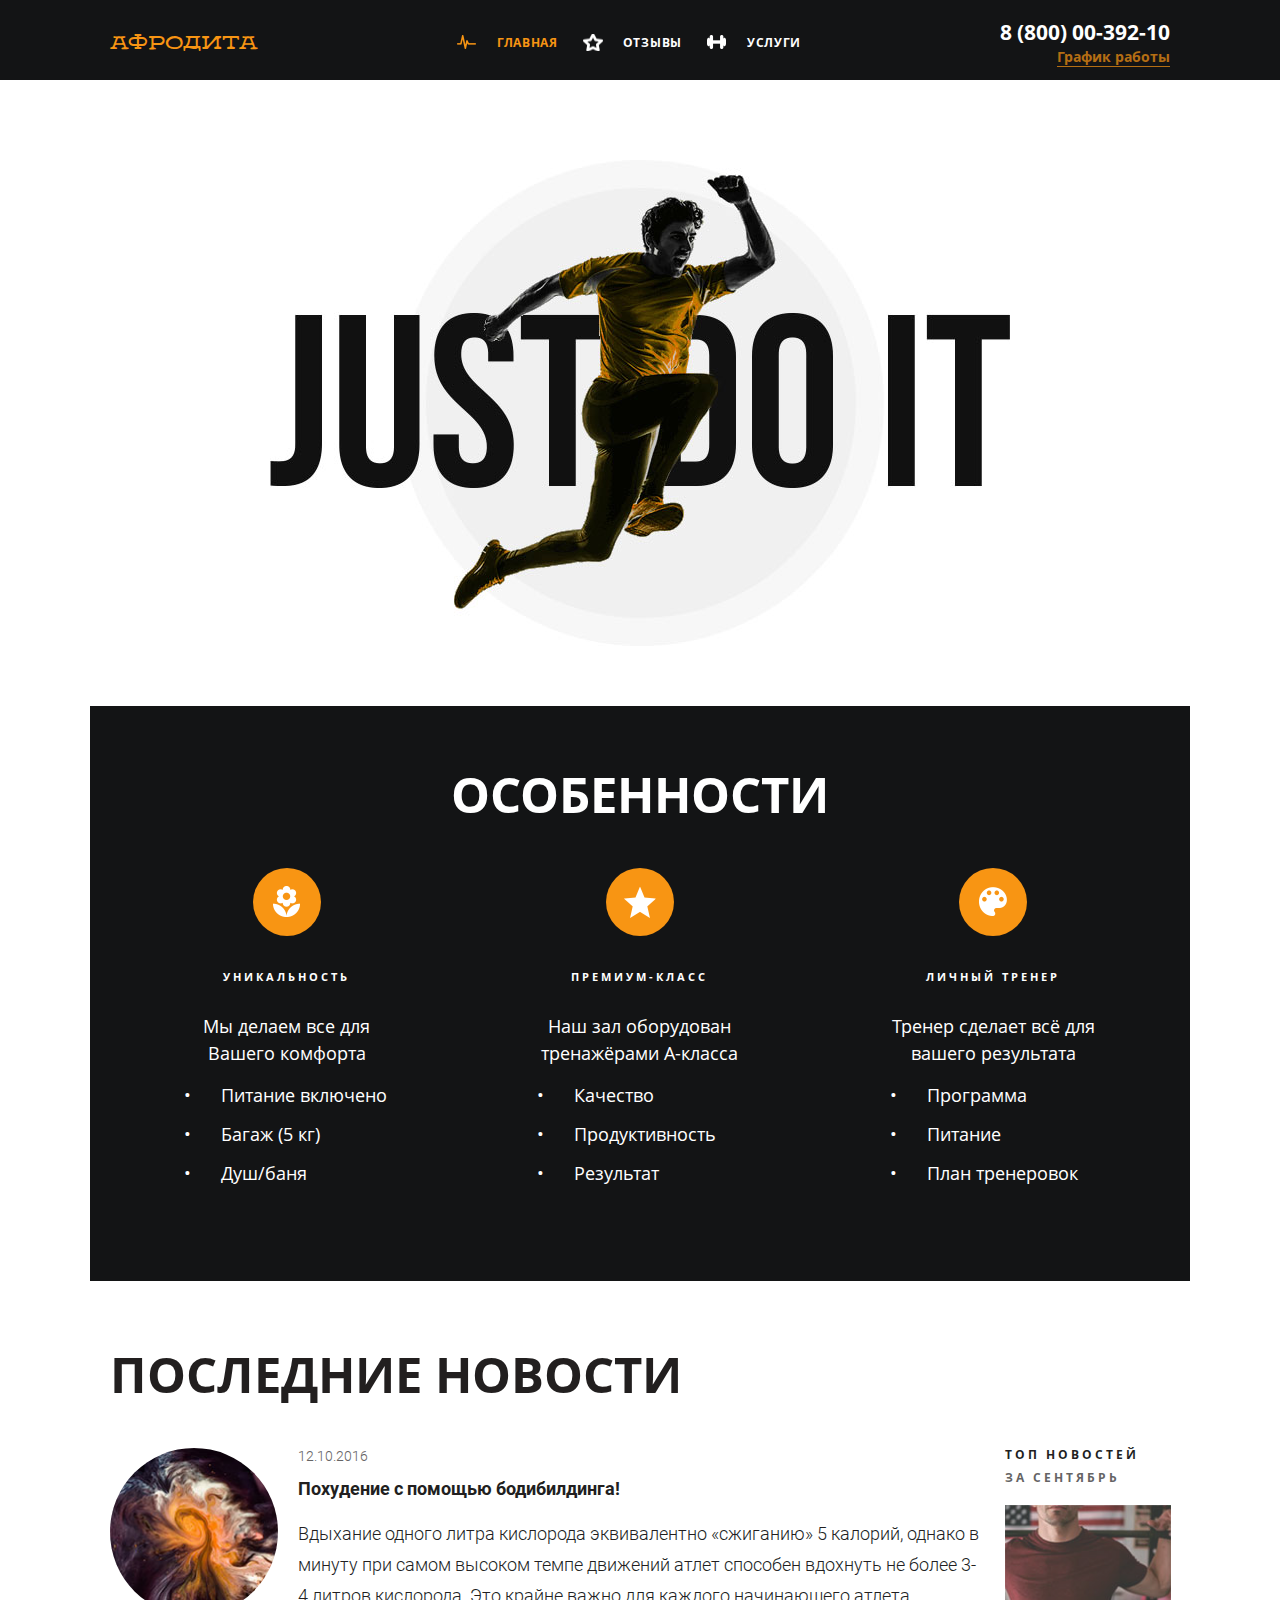
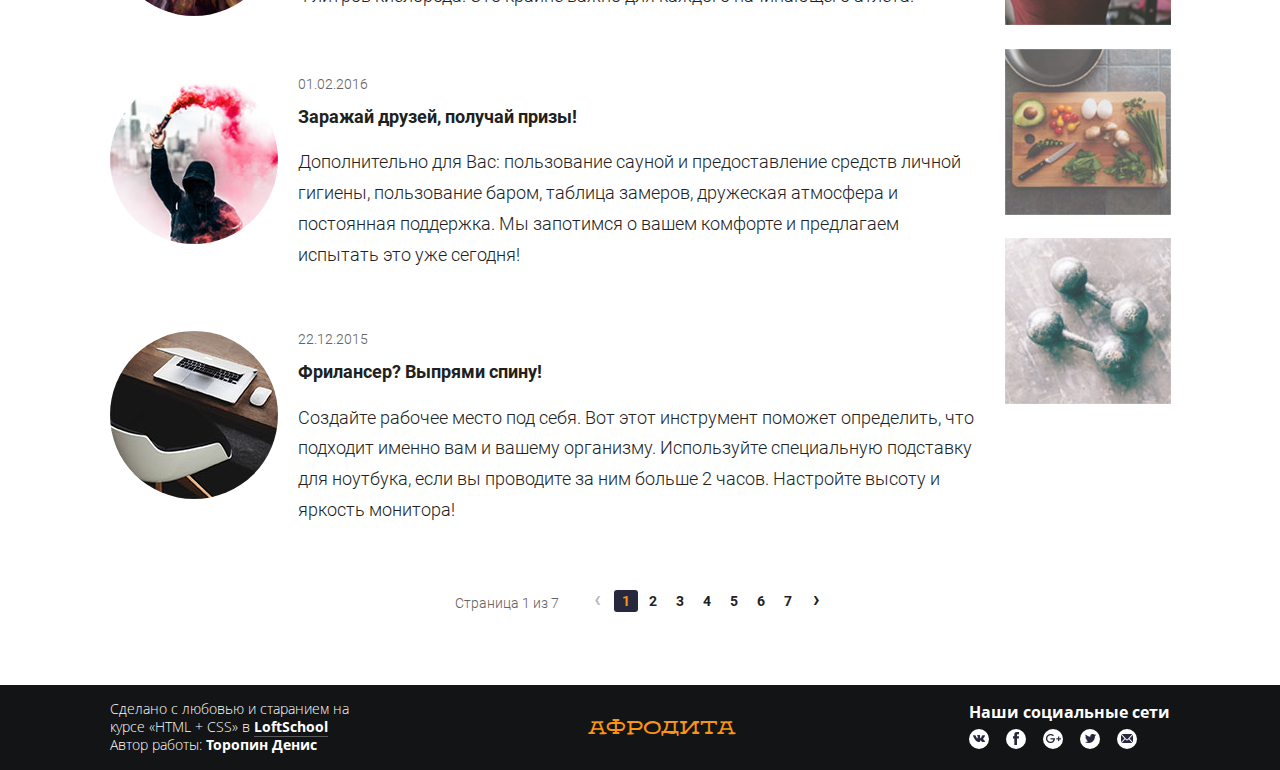
==== index.html @ a5580080 "add services page + css" ====
<!DOCTYPE html>
<html lang="ru">

<head>
	<meta charset="UTF-8">
	<meta name="viewport" content="width=device-width, initial-scale=1.0">
	<meta http-equiv="X-UA-Compatible" content="ie=edge">
	<link rel="stylesheet" href="css/normalize.8.0.1.min.css">
	<link rel="stylesheet" href="css/style.min.css">
	<title>Fitness</title>
</head>

<body>
	<div class="wrapper">
		<header class="header">
			<div class="container">
				<span class="logo">Афродита</span>

				<nav class="menu">
					<ul class="menu__list">
						<li class="menu__item active">
							<span class="menu__link menu__link--disp">Главная</span>
						</li>
						<li class="menu__item">
							<a href="comments.html" class="menu__link menu__link--star">Отзывы</a>
						</li>
						<li class="menu__item">
							<a href="services.html" class="menu__link menu__link--service">Услуги</a>
						</li>
					</ul>
				</nav>

				<address class="contacts">
					<a href="tel:+78000039210" class="contacts__phone">8 (800) 00-392-10</a>
					<a href="#" class="contacts__timework">График работы</a>
					<div class="contacts__popup">
						<div class="contacts__popup-days">пн-вс: 09:00-20:00</div>
						<div class="contacts__popup-dinner">обед: 14:00-14:30</div>
					</div><!-- .contacts__popup -->
				</address><!-- .contacts -->
			</div><!-- .container -->
		</header>

		<div class="center">
			<div class="container">
				<div class="banner"></div>

				<section class="features">
					<h1 class="section-title section-title--center">Особенности</h1>

					<ul class="features__list">
						<li class="features__item">
							<div class="features__img features__img--flower"></div>
							<h3 class="features__head">Уникальность</h3>
							<p class="features__subs">
								Мы делаем все для Вашего комфорта
							</p>
							<ul class="features__sublist">
								<li class="features__plus">Питание включено</li>
								<li class="features__plus">Багаж (5 кг)</li>
								<li class="features__plus">Душ/баня</li>
							</ul>
						</li>

						<li class="features__item">
							<div class="features__img features__img--star"></div>
							<h3 class="features__head">премиум-класс</h3>
							<p class="features__subs">
								Наш зал оборудован тренажёрами A-класса
							</p>
							<ul class="features__sublist">
								<li class="features__plus">Качество</li>
								<li class="features__plus">Продуктивность</li>
								<li class="features__plus">Результат</li>
							</ul>
						</li>

						<li class="features__item">
							<div class="features__img features__img--palette"></div>
							<h3 class="features__head">личный тренер</h3>
							<p class="features__subs">
								Тренер сделает всё для вашего результата
							</p>
							<ul class="features__sublist">
								<li class="features__plus">Программа</li>
								<li class="features__plus">Питание</li>
								<li class="features__plus">План тренеровок</li>
							</ul>
						</li>
					</ul>
				</section><!-- .features -->

				<section class="news">
					<h2 class="section-title">Последние новости</h2>

					<div class="news__block">
						<div class="news__article">
							<ul class="review">
								<li class="review__item">
									<img src="images/avatar1.jpg" alt="avatar" class="review__img">
									<div class="review__block">
										<div class="review__date">12.10.2016</div>
										<h3 class="review__title">Похудение с помощью бодибилдинга!</h3>
										<p class="review__text">
											Вдыхание одного литра кислорода эквивалентно «сжиганию» 5 калорий, однако в минуту при самом
											высоком темпе движений атлет способен вдохнуть не более 3-4 литров кислорода. Это крайне важно для
											каждого начинающего атлета.
										</p>
									</div><!-- .review__block -->
								</li>

								<li class="review__item">
									<img src="images/avatar2.jpg" alt="avatar" class="review__img">
									<div class="review__block">
										<div class="review__date">01.02.2016</div>
										<h3 class="review__title">Заражай друзей, получай призы!</h3>
										<p class="review__text">
											Дополнительно для Вас: пользование сауной и предоставление средств личной гигиены, пользование баром, таблица замеров, дружеская атмосфера и постоянная поддержка. Мы запотимся о вашем комфорте и предлагаем испытать это уже сегодня!
										</p>
									</div><!-- .review__block -->
								</li>

								<li class="review__item">
									<img src="images/avatar3.jpg" alt="avatar" class="review__img">
									<div class="review__block">
										<div class="review__date">22.12.2015</div>
										<h3 class="review__title">Фрилансер? Выпрями спину!</h3>
										<p class="review__text">
											Создайте рабочее место под себя. Вот этот инструмент поможет определить, что подходит именно вам и вашему организму. Используйте специальную подставку для ноутбука, если вы проводите за ним больше 2 часов. Настройте высоту и яркость монитора!
										</p>
									</div><!-- .review__block -->
								</li>
							</ul><!-- .review -->
						</div><!-- .news__article -->

						<aside class="news-top">
							<h3 class="news-top__title">
								Топ новостей
								<span class="news-top__month">за сентябрь</span>
							</h3>

							<ul class="news-top__list">
								<li class="news-top__item">
									<a href="#" class="news-top__link">
										<img src="images/news-top1.jpg" alt="news1" class="news-top__img">
									</a>
								</li>
								<li class="news-top__item">
									<a href="#" class="news-top__link">
										<img src="images/news-top2.jpg" alt="news2" class="news-top__img">
									</a>
								</li>
								<li class="news-top__item">
									<a href="#" class="news-top__link">
										<img src="images/news-top3.jpg" alt="news3" class="news-top__img">
									</a>
								</li>
							</ul>
						</aside>
					</div><!-- .news__block -->

					<div class="pagination">
						<span class="pagination__text">Страница 1 из 7</span>
						<div class="pagination__navbar">
							<a href="#" class="pagination__control disabled">&lsaquo;</a>
							<ul class="pagination__list">
								<li class="pagination__item active"><span class="pagination__link">1</span></li>
								<li class="pagination__item"><a href="#" class="pagination__link">2</a></li>
								<li class="pagination__item"><a href="#" class="pagination__link">3</a></li>
								<li class="pagination__item"><a href="#" class="pagination__link">4</a></li>
								<li class="pagination__item"><a href="#" class="pagination__link">5</a></li>
								<li class="pagination__item"><a href="#" class="pagination__link">6</a></li>
								<li class="pagination__item"><a href="#" class="pagination__link">7</a></li>
							</ul>
							<a href="#" class="pagination__control">&rsaquo;</a>
						</div><!-- .pagination__navbar -->
					</div><!-- .pagination -->

				</section><!-- .news -->
			</div><!-- .container -->
		</div><!-- .center -->

		<footer class="footer">
			<div class="container">
				<div class="info">
					<p class="info__text">
						Сделано с любовью и старанием на курсе «HTML + CSS» в
						<a href="https://loftschool.com/" class="info__link info__link--school">LoftSchool</a>
						<br>
						Автор работы:
						<a href="https://vk.com/d.toropin" target="_blank" class="info__link">Торопин Денис</a>
					</p>
				</div><!-- .info -->

				<span class="logo">Афродита</span>

				<div class="social">
					<h3 class="social__title">Наши социальные сети</h3>

					<ul class="social__list">
						<li class="social__item">
							<a href="#" class="social__link social__link--vk"></a>
						</li>
						<li class="social__item">
							<a href="#" class="social__link social__link--fb"></a>
						</li>
						<li class="social__item">
							<a href="#" class="social__link social__link--gplus"></a>
						</li>
						<li class="social__item">
							<a href="#" class="social__link social__link--tw"></a>
						</li>
						<li class="social__item">
							<a href="#" class="social__link social__link--email"></a>
						</li>
					</ul>
				</div><!-- .social -->
			</div><!-- .container -->
		</footer>
	</div><!-- .wrapper -->
</body>

</html>
---- css/style.min.css ----
@font-face{font-family:'GoraFree';src:url('../fonts/GoraFree-Regular.woff2') format('woff2'),url('../fonts/GoraFree-Regular.woff') format('woff');font-weight:normal;font-style:normal}@font-face{font-family:'Roboto';src:url('../fonts/Roboto-Bold.woff2') format('woff2'),url('../fonts/Roboto-Bold.woff') format('woff');font-weight:bold;font-style:normal}@font-face{font-family:'OpenSans';src:url('../fonts/OpenSans-Light.woff2') format('woff2'),url('../fonts/OpenSans-Light.woff') format('woff');font-weight:300;font-style:normal}@font-face{font-family:'OpenSans';src:url('../fonts/OpenSans-Bold.woff2') format('woff2'),url('../fonts/OpenSans-Bold.woff') format('woff');font-weight:bold;font-style:normal}@font-face{font-family:'OpenSans';src:url('../fonts/OpenSans-ExtraBold.woff2') format('woff2'),url('../fonts/OpenSans-ExtraBold.woff') format('woff');font-weight:800;font-style:normal}@font-face{font-family:'OpenSans';src:url('../fonts/OpenSans-Regular.woff2') format('woff2'),url('../fonts/OpenSans-Regular.woff') format('woff');font-weight:normal;font-style:normal}@font-face{font-family:'Roboto';src:url('../fonts/Roboto-Light.woff2') format('woff2'),url('../fonts/Roboto-Light.woff') format('woff');font-weight:300;font-style:normal}ul{padding:0;margin:0}ul li{list-style-type:none}p,h1,h2,h3,h4{margin:0;padding:0}a{color:inherit;outline:none;text-decoration:none}body{font-family:'OpenSans',sans-serif;font-size:14px;color:#221f1f}.wrapper{min-width:1100px}.container{padding-left:20px;padding-right:20px;max-width:1060px;margin:0 auto}.container--block{box-sizing:border-box;padding:0 110px 50px}.container-form{width:560px;padding:50px 70px;margin:0 auto;background:#f3f3f3}.header,.features,.footer,.sentence{background:#131415;color:#fff}.header{padding-top:20px;padding-bottom:15px;margin-bottom:80px}.header>.container{display:-webkit-box;display:flex;-webkit-box-pack:justify;justify-content:space-between;-webkit-box-align:center;align-items:center}.banner{height:486px;background:url(../images/banner.jpg) no-repeat center;margin-bottom:60px}.section-title{font-size:3.5em;font-weight:700;text-transform:uppercase;margin-bottom:45px}.section-title--center{text-align:center}.section-title--form{text-transform:none}.news{padding:65px 0}.news__block{display:-webkit-box;display:flex}.feedback{margin-bottom:50px}.btn{width:139px;height:45px;background-color:#131415;border-radius:3px;color:#fff;outline:none;border:none;cursor:pointer;font-size:.8571em;font-weight:700;letter-spacing:2px;text-transform:uppercase;-webkit-transition:.15s background-color linear;transition:.15s background-color linear}.btn:hover{background-color:#f89513}.btn:active{box-shadow:inset 0 0 5px #5e5e5e}.footer>.container{display:-webkit-box;display:flex;-webkit-box-pack:justify;justify-content:space-between;-webkit-box-align:center;align-items:center;padding:15px 0}.logo{color:#f89513;font-family:'GoraFree',serif;font-size:1.286em;text-transform:uppercase}.menu__list{display:-webkit-box;display:flex;-webkit-box-pack:justify;justify-content:space-between;font-size:.8571em;font-weight:700;letter-spacing:.7px;text-transform:uppercase}.menu__item{margin-left:25px}.menu__item:first-child{margin-left:0}.menu__link{padding-left:40px;background:no-repeat center left}.menu__link--disp{background-image:url(../images/disp_icon.png)}.menu__link--star{background-image:url(../images/star_icon.png)}.menu__link--service{background-image:url(../images/service_icon.png)}.menu__item.active>.menu__link,.menu__link:hover{color:#f89513}.menu__item.active>.menu__link--disp,.menu__link--disp:hover{background-image:url(../images/disp_icon_hover.png)}.menu__item.active>.menu__link--star,.menu__link--star:hover{background-image:url(../images/star_icon_hover.png)}.menu__item.active>.menu__link--service,.menu__link--service:hover{background-image:url(../images/service_icon_hover.png)}.contacts{font-style:normal;text-align:right;position:relative}.contacts__phone{display:block;font-size:1.5em;font-weight:700;margin-bottom:5px}.contacts__timework{opacity:.7;font-weight:700;color:#f89513;border-bottom:1px solid #f89513;-webkit-transition:.2s all linear;transition:.2s all linear}.contacts__timework:hover{color:#fff;border-bottom:1px solid #fff}.contacts__timework:hover+.contacts__popup{display:block}.contacts__popup{display:none;position:absolute;top:65px;left:28px;padding:15px 10px;border-radius:3px;box-shadow:2.5px 4.3px 5px rgba(0,0,0,0.2);text-align:left}.contacts__popup-days{color:#f89513;font-weight:700;margin-bottom:10px;white-space:nowrap}.contacts__popup-dinner{color:#221f1f}.contacts__popup::before{content:'';display:inline-block;position:absolute;top:-13px;right:0;width:0;height:0;border-style:solid;border-width:0 13px 14px 13px;border-radius:4px;border-color:transparent transparent #ffffff transparent}.features{margin-right:-20px;margin-left:-20px;padding:60px 20px 80px}.features__list{display:-webkit-box;display:flex;justify-content:space-around}.features__item{width:206px}.features__img{width:68px;height:68px;border-radius:50%;margin:0 auto;margin-bottom:35px}.features__img--flower{background:url(../images/flower.png) no-repeat center,#f89513}.features__img--star{background:url(../images/star.png) no-repeat center,#f89513}.features__img--palette{background:url(../images/palette.png) no-repeat center,#f89513}.features__head{font-size:.7857em;font-weight:700;text-transform:uppercase;text-align:center;letter-spacing:3px;margin-bottom:30px}.features__subs,.features__plus{font-size:1.286em;margin-bottom:18px}.features__subs{text-align:center;line-height:1.5}.features__plus::before{content:"\2022";color:#fff;margin-right:30px}.review__item{margin-bottom:60px;margin-right:25px;display:-webkit-box;display:flex}.review__img{min-width:168px;height:168px;border-radius:50%;margin-right:20px}.review__block{font-family:'Roboto',sans-serif}.review__date{color:#656464;margin-bottom:15px}.review__title,.review__text{color:#221f1f;font-size:1.286em}.review__title{font-weight:700;margin-bottom:20px}.review__text{font-weight:300;line-height:1.714}.news-top{min-width:165px}.news-top__title{color:#221f1f;font-size:.8571em;letter-spacing:3px;text-transform:uppercase;margin-bottom:20px}.news-top__month{display:block;color:#656464;margin-top:10px}.news-top__item{width:166px;margin-bottom:20px}.news-top__img{width:100%;height:auto;opacity:.8;-webkit-transition:.25s opacity linear;transition:.25s opacity linear}.news-top__link:hover>.news-top__img{opacity:1}.pagination{text-align:center;width:380px;margin:0 auto;font-family:'Roboto',sans-serif;display:-webkit-box;display:flex;-webkit-box-pack:justify;justify-content:space-between}.pagination__text{color:#656464;font-weight:300;padding:9px 5px}.pagination__navbar{color:#221f1f}.pagination__list,.pagination__item{display:inline-block}.pagination__control,.pagination__link{font-weight:700}.pagination__control{font-size:1.571em;padding:5px 10px}.pagination__control.disabled{opacity:.3;pointer-events:none}.pagination__item{font-size:1em}.pagination__item.active{background-color:#27273e;border-radius:3px;color:#f89513}.pagination__link{display:block;padding:3px 8px}.pagination__link:hover{color:#f89513}.info{color:#fff;font-weight:300}.info__text{width:245px;line-height:1.3}.info__link{font-weight:700;-webkit-transition:.2s all linear;transition:.2s all linear}.info__link:hover{color:#f89513}.info__link--school{border-bottom:1px solid rgba(255,255,255,0.3)}.info__link--school:hover{border-bottom:1px solid rgba(248,149,19,0.3)}.social__title{margin-bottom:7px}.social__item{display:inline-block;margin-right:13px;background:#ffffff;border-radius:50%;-webkit-transition:.2s all linear;transition:.2s all linear}.social__item:hover{background:#f89513}.social__link{display:block;width:20px;height:20px}.social__link--vk{background:url(../images/vk_icon.png) no-repeat center}.social__link--fb{background:url(../images/fb_icon.png) no-repeat center}.social__link--gplus{background:url(../images/gplus_icon.png) no-repeat center}.social__link--tw{background:url(../images/tw_icon.png) no-repeat center}.social__link--email{background:url(../images/email_icon.png) no-repeat center}.breadcrumbs{display:-webkit-box;display:flex;font-style:italic;opacity:.8;margin-bottom:25px}.breadcrumbs__item::after{content:'/';margin-right:5px}.breadcrumbs__item:last-child::after{content:''}.breadcrumbs__link{color:#f89513;border-bottom:1px solid #f89513}.sentence{font-size:1.286em;color:#fff;margin-bottom:55px}.sentence .container{background:url(../images/discount_bg.jpg) no-repeat center}.sentence__text{width:650px;margin:0 auto;font-weight:300;line-height:1.8;padding:20px 0}.sentence__discount{color:#f89513;font-weight:700}.sentence__discount:hover{border-bottom:1px dashed #f89513}.feedback-form__top{display:-webkit-box;display:flex;-webkit-box-pack:justify;justify-content:space-between}.feedback-form__top>.feedback-form__item{width:48%}.feedback-form__item{display:block;margin-bottom:20px}.feedback-form__head{display:block;margin-bottom:10px}.feedback-form__input{width:100%;outline:none;background-color:white;border:1px solid transparent;border-radius:3px;box-sizing:border-box;padding:10px}.feedback-form__input::-webkit-input-placeholder{opacity:.5}.feedback-form__input:-ms-input-placeholder{opacity:.5}.feedback-form__input::placeholder{opacity:.5}.feedback-form__input--textarea{resize:none;height:90px}.feedback-form__input:focus{border:1px solid #f89513}.feedback-form__bottom{display:-webkit-box;display:flex;-webkit-box-pack:justify;justify-content:space-between;-webkit-box-align:center;align-items:center}.feedback-form__bottom>.feedback-form__item{margin-bottom:0}.feedback-form__radio-block{display:-webkit-box;display:flex}.feedback-form__radio-item{width:55px;margin-right:15px;display:-webkit-box;display:flex;justify-content:space-around;-webkit-box-align:center;align-items:center}.feedback-form__radio-input{display:none}.feedback-form__radio-input:checked+.feedback-form__radio-custom{border:1px solid #f89513}.feedback-form__radio-input:checked+.feedback-form__radio-custom>.feedback-form__radio-center{background:#f89513}.feedback-form__radio-custom{position:relative;width:18px;height:18px;border-radius:50%;border:1px solid #c9c9c9}.feedback-form__radio-custom>.feedback-form__radio-center{position:absolute;top:5px;left:5px;display:block;width:8px;height:8px;border-radius:50%}.services{margin-bottom:25px}.services__block{display:-webkit-box;display:flex;flex-wrap:wrap;-webkit-box-pack:justify;justify-content:space-between}.services__item{width:252px;margin-bottom:45px}.services__item-img{position:relative;height:155px;border-radius:3px;margin-bottom:25px}.services__item-img--item1{background:url(../images/service1.jpg) center}.services__item-img--item2{background:url(../images/service2.jpg) center}.services__item-img--item3{background:url(../images/service3.jpg) center}.services__item-img--item4{background:url(../images/service4.jpg) center}.services__item-img--item5{background:url(../images/service5.jpg) center}.services__item-img--item6{background:url(../images/service6.jpg) center}.services__item-overlay{display:-webkit-box;display:flex;-webkit-box-pack:center;justify-content:center;-webkit-box-align:center;align-items:center;padding:10px;position:absolute;top:0;bottom:0;left:0;right:0;border-radius:3px;background-color:rgba(0,0,0,0.52);color:#fff;-webkit-transition:.25s opacity linear;transition:.25s opacity linear;cursor:pointer}.services__item-overlay:hover{opacity:0}.services__item-title{font-size:1.714em;font-weight:700;text-transform:uppercase;line-height:1.4em;color:#fff}.services__item-vip{display:block;color:#ec1e79}.services__item-head{font-size:1.286em;font-weight:700;margin-bottom:20px}.services__item-text{line-height:1.4em}.partners__list{display:-webkit-box;display:flex;flex-wrap:wrap;-webkit-box-align:center;align-items:center}.partners__item{margin-bottom:50px;width:280px;text-align:center}.partners__link{-webkit-filter:grayscale(1);filter:grayscale(1);-webkit-transition:.25s all linear;transition:.25s all linear}.partners__link:hover{-webkit-filter:grayscale(0);filter:grayscale(0)}
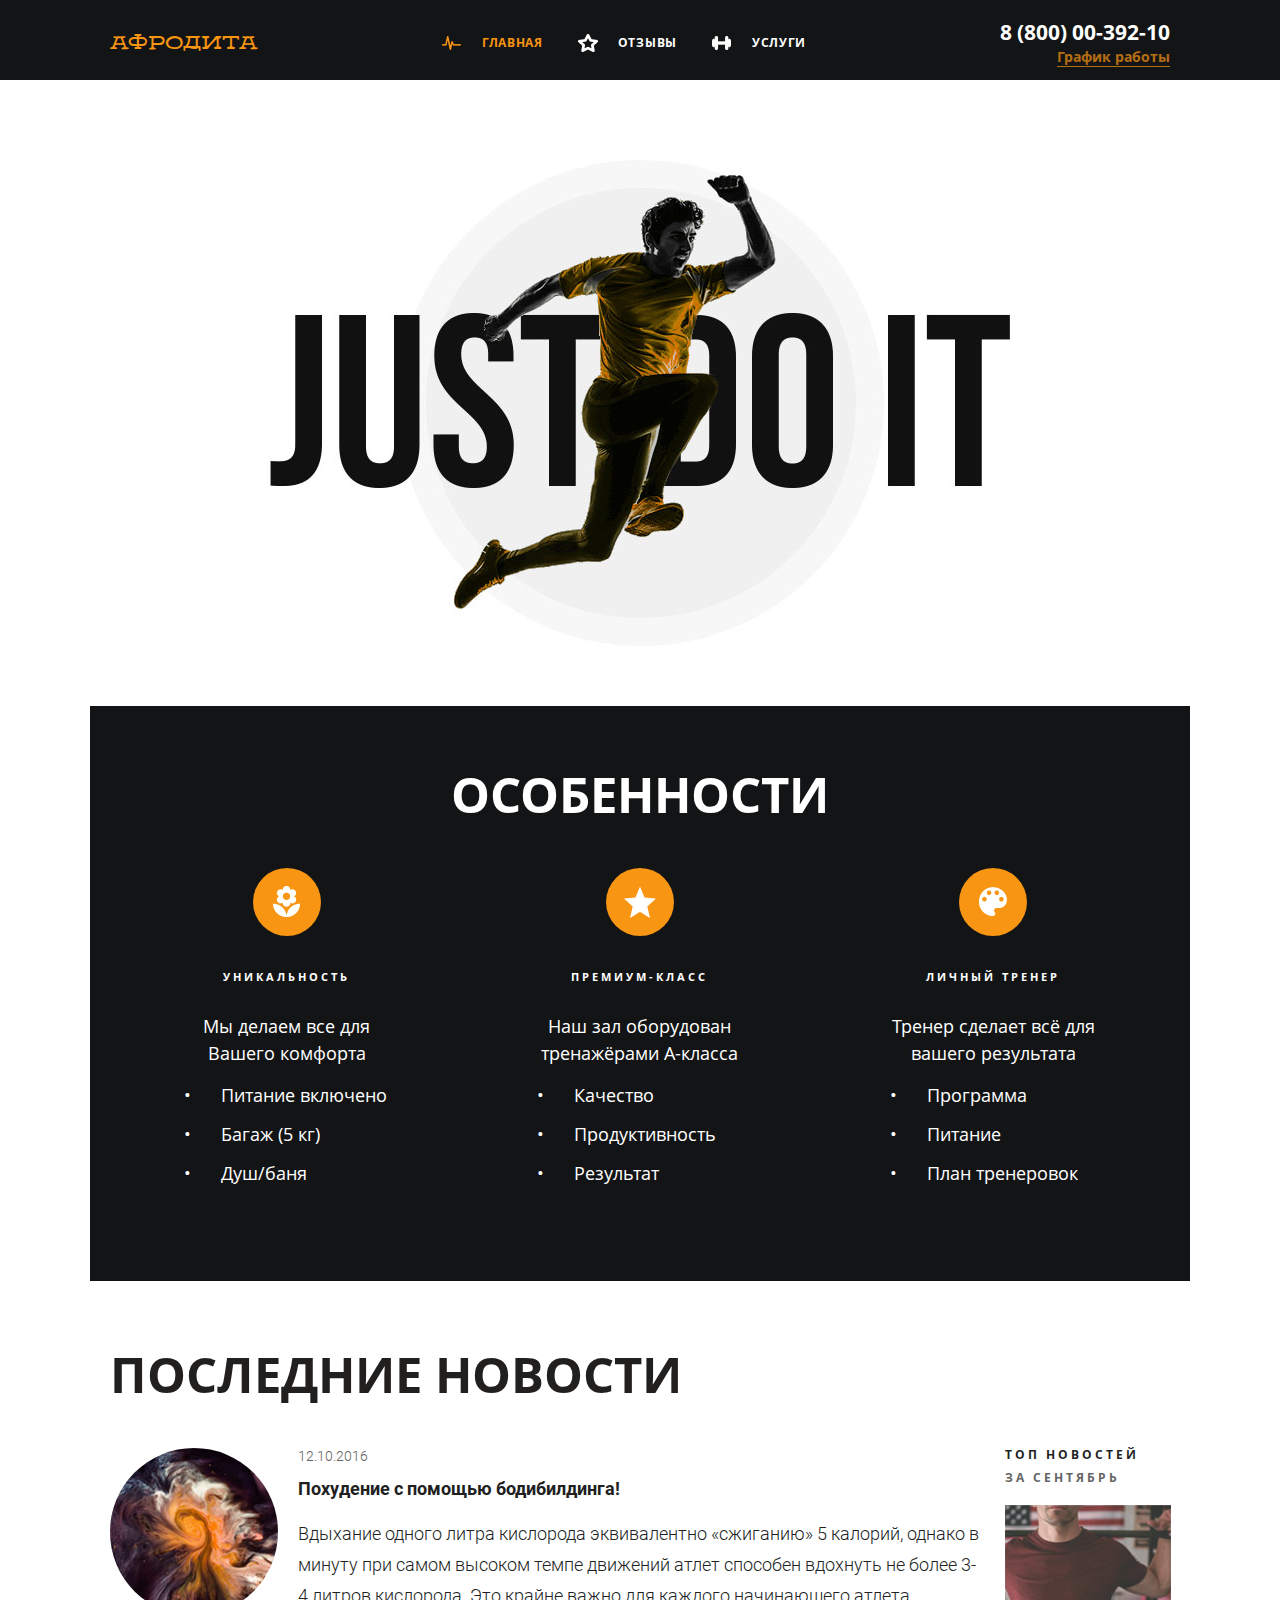
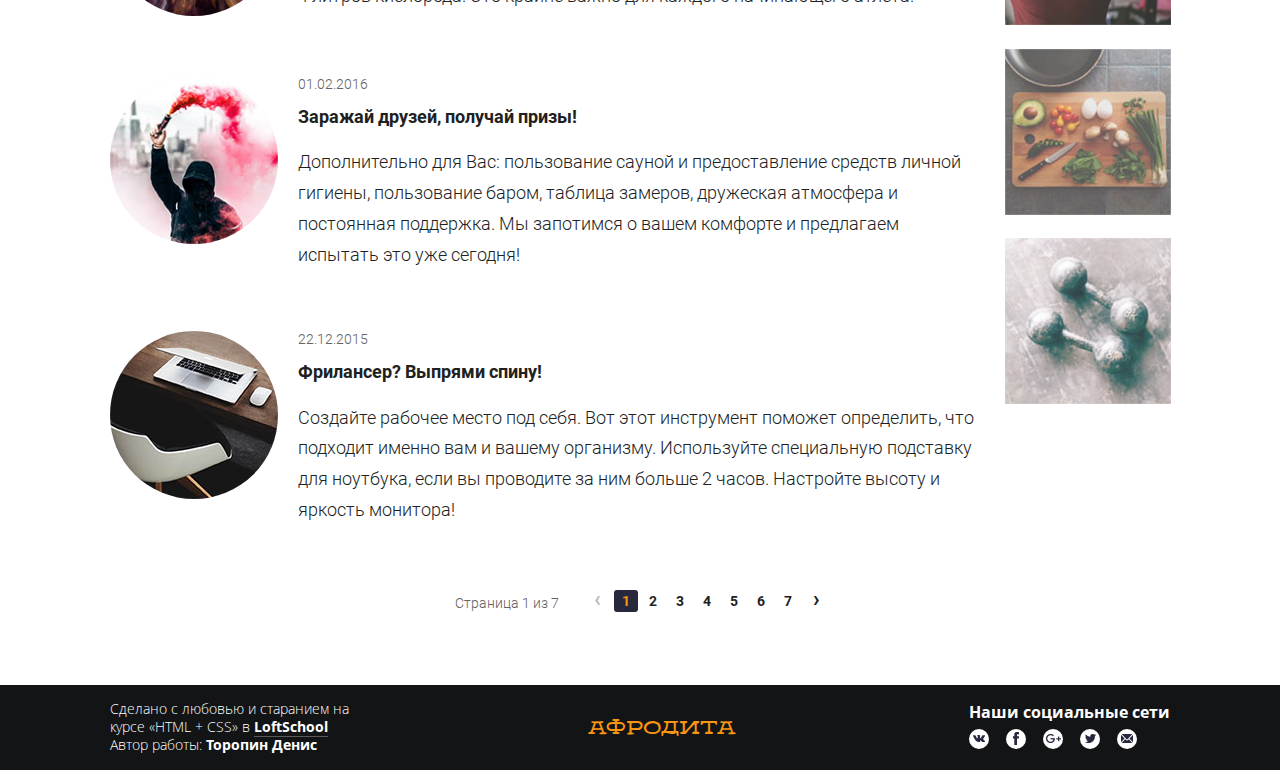
==== commit 0ba340ef: "code review 2" ====
--- a/index.html
+++ b/index.html
@@ -19,7 +19,7 @@
 				<nav class="menu">
 					<ul class="menu__list">
 						<li class="menu__item active">
-							<span class="menu__link menu__link--disp">Главная</span>
+							<a href="index.html" class="menu__link menu__link--disp">Главная</a>
 						</li>
 						<li class="menu__item">
 							<a href="comments.html" class="menu__link menu__link--star">Отзывы</a>
@@ -97,7 +97,9 @@
 						<div class="news__article">
 							<ul class="review">
 								<li class="review__item">
-									<img src="images/avatar1.jpg" alt="avatar" class="review__img">
+									<div class="review__img">
+										<img src="images/avatar1.jpg" alt="avatar">
+									</div>
 									<div class="review__block">
 										<div class="review__date">12.10.2016</div>
 										<h3 class="review__title">Похудение с помощью бодибилдинга!</h3>
@@ -110,23 +112,31 @@
 								</li>
 
 								<li class="review__item">
-									<img src="images/avatar2.jpg" alt="avatar" class="review__img">
+									<div class="review__img">
+										<img src="images/avatar2.jpg" alt="avatar">
+									</div>
 									<div class="review__block">
 										<div class="review__date">01.02.2016</div>
 										<h3 class="review__title">Заражай друзей, получай призы!</h3>
 										<p class="review__text">
-											Дополнительно для Вас: пользование сауной и предоставление средств личной гигиены, пользование баром, таблица замеров, дружеская атмосфера и постоянная поддержка. Мы запотимся о вашем комфорте и предлагаем испытать это уже сегодня!
+											Дополнительно для Вас: пользование сауной и предоставление средств личной гигиены, пользование
+											баром, таблица замеров, дружеская атмосфера и постоянная поддержка. Мы запотимся о вашем комфорте
+											и предлагаем испытать это уже сегодня!
 										</p>
 									</div><!-- .review__block -->
 								</li>
 
 								<li class="review__item">
-									<img src="images/avatar3.jpg" alt="avatar" class="review__img">
+									<div class="review__img">
+										<img src="images/avatar3.jpg" alt="avatar">
+									</div>
 									<div class="review__block">
 										<div class="review__date">22.12.2015</div>
 										<h3 class="review__title">Фрилансер? Выпрями спину!</h3>
 										<p class="review__text">
-											Создайте рабочее место под себя. Вот этот инструмент поможет определить, что подходит именно вам и вашему организму. Используйте специальную подставку для ноутбука, если вы проводите за ним больше 2 часов. Настройте высоту и яркость монитора!
+											Создайте рабочее место под себя. Вот этот инструмент поможет определить, что подходит именно вам и
+											вашему организму. Используйте специальную подставку для ноутбука, если вы проводите за ним больше
+											2 часов. Настройте высоту и яркость монитора!
 										</p>
 									</div><!-- .review__block -->
 								</li>
--- a/css/style.min.css
+++ b/css/style.min.css
@@ -1 +1 @@
-@font-face{font-family:'GoraFree';src:url('../fonts/GoraFree-Regular.woff2') format('woff2'),url('../fonts/GoraFree-Regular.woff') format('woff');font-weight:normal;font-style:normal}@font-face{font-family:'Roboto';src:url('../fonts/Roboto-Bold.woff2') format('woff2'),url('../fonts/Roboto-Bold.woff') format('woff');font-weight:bold;font-style:normal}@font-face{font-family:'OpenSans';src:url('../fonts/OpenSans-Light.woff2') format('woff2'),url('../fonts/OpenSans-Light.woff') format('woff');font-weight:300;font-style:normal}@font-face{font-family:'OpenSans';src:url('../fonts/OpenSans-Bold.woff2') format('woff2'),url('../fonts/OpenSans-Bold.woff') format('woff');font-weight:bold;font-style:normal}@font-face{font-family:'OpenSans';src:url('../fonts/OpenSans-ExtraBold.woff2') format('woff2'),url('../fonts/OpenSans-ExtraBold.woff') format('woff');font-weight:800;font-style:normal}@font-face{font-family:'OpenSans';src:url('../fonts/OpenSans-Regular.woff2') format('woff2'),url('../fonts/OpenSans-Regular.woff') format('woff');font-weight:normal;font-style:normal}@font-face{font-family:'Roboto';src:url('../fonts/Roboto-Light.woff2') format('woff2'),url('../fonts/Roboto-Light.woff') format('woff');font-weight:300;font-style:normal}ul{padding:0;margin:0}ul li{list-style-type:none}p,h1,h2,h3,h4{margin:0;padding:0}a{color:inherit;outline:none;text-decoration:none}body{font-family:'OpenSans',sans-serif;font-size:14px;color:#221f1f}.wrapper{min-width:1100px}.container{padding-left:20px;padding-right:20px;max-width:1060px;margin:0 auto}.container--block{box-sizing:border-box;padding:0 110px 50px}.container-form{width:560px;padding:50px 70px;margin:0 auto;background:#f3f3f3}.header,.features,.footer,.sentence{background:#131415;color:#fff}.header{padding-top:20px;padding-bottom:15px;margin-bottom:80px}.header>.container{display:-webkit-box;display:flex;-webkit-box-pack:justify;justify-content:space-between;-webkit-box-align:center;align-items:center}.banner{height:486px;background:url(../images/banner.jpg) no-repeat center;margin-bottom:60px}.section-title{font-size:3.5em;font-weight:700;text-transform:uppercase;margin-bottom:45px}.section-title--center{text-align:center}.section-title--form{text-transform:none}.news{padding:65px 0}.news__block{display:-webkit-box;display:flex}.feedback{margin-bottom:50px}.btn{width:139px;height:45px;background-color:#131415;border-radius:3px;color:#fff;outline:none;border:none;cursor:pointer;font-size:.8571em;font-weight:700;letter-spacing:2px;text-transform:uppercase;-webkit-transition:.15s background-color linear;transition:.15s background-color linear}.btn:hover{background-color:#f89513}.btn:active{box-shadow:inset 0 0 5px #5e5e5e}.footer>.container{display:-webkit-box;display:flex;-webkit-box-pack:justify;justify-content:space-between;-webkit-box-align:center;align-items:center;padding:15px 0}.logo{color:#f89513;font-family:'GoraFree',serif;font-size:1.286em;text-transform:uppercase}.menu__list{display:-webkit-box;display:flex;-webkit-box-pack:justify;justify-content:space-between;font-size:.8571em;font-weight:700;letter-spacing:.7px;text-transform:uppercase}.menu__item{margin-left:25px}.menu__item:first-child{margin-left:0}.menu__link{padding-left:40px;background:no-repeat center left}.menu__link--disp{background-image:url(../images/disp_icon.png)}.menu__link--star{background-image:url(../images/star_icon.png)}.menu__link--service{background-image:url(../images/service_icon.png)}.menu__item.active>.menu__link,.menu__link:hover{color:#f89513}.menu__item.active>.menu__link--disp,.menu__link--disp:hover{background-image:url(../images/disp_icon_hover.png)}.menu__item.active>.menu__link--star,.menu__link--star:hover{background-image:url(../images/star_icon_hover.png)}.menu__item.active>.menu__link--service,.menu__link--service:hover{background-image:url(../images/service_icon_hover.png)}.contacts{font-style:normal;text-align:right;position:relative}.contacts__phone{display:block;font-size:1.5em;font-weight:700;margin-bottom:5px}.contacts__timework{opacity:.7;font-weight:700;color:#f89513;border-bottom:1px solid #f89513;-webkit-transition:.2s all linear;transition:.2s all linear}.contacts__timework:hover{color:#fff;border-bottom:1px solid #fff}.contacts__timework:hover+.contacts__popup{display:block}.contacts__popup{display:none;position:absolute;top:65px;left:28px;padding:15px 10px;border-radius:3px;box-shadow:2.5px 4.3px 5px rgba(0,0,0,0.2);text-align:left}.contacts__popup-days{color:#f89513;font-weight:700;margin-bottom:10px;white-space:nowrap}.contacts__popup-dinner{color:#221f1f}.contacts__popup::before{content:'';display:inline-block;position:absolute;top:-13px;right:0;width:0;height:0;border-style:solid;border-width:0 13px 14px 13px;border-radius:4px;border-color:transparent transparent #ffffff transparent}.features{margin-right:-20px;margin-left:-20px;padding:60px 20px 80px}.features__list{display:-webkit-box;display:flex;justify-content:space-around}.features__item{width:206px}.features__img{width:68px;height:68px;border-radius:50%;margin:0 auto;margin-bottom:35px}.features__img--flower{background:url(../images/flower.png) no-repeat center,#f89513}.features__img--star{background:url(../images/star.png) no-repeat center,#f89513}.features__img--palette{background:url(../images/palette.png) no-repeat center,#f89513}.features__head{font-size:.7857em;font-weight:700;text-transform:uppercase;text-align:center;letter-spacing:3px;margin-bottom:30px}.features__subs,.features__plus{font-size:1.286em;margin-bottom:18px}.features__subs{text-align:center;line-height:1.5}.features__plus::before{content:"\2022";color:#fff;margin-right:30px}.review__item{margin-bottom:60px;margin-right:25px;display:-webkit-box;display:flex}.review__img{min-width:168px;height:168px;border-radius:50%;margin-right:20px}.review__block{font-family:'Roboto',sans-serif}.review__date{color:#656464;margin-bottom:15px}.review__title,.review__text{color:#221f1f;font-size:1.286em}.review__title{font-weight:700;margin-bottom:20px}.review__text{font-weight:300;line-height:1.714}.news-top{min-width:165px}.news-top__title{color:#221f1f;font-size:.8571em;letter-spacing:3px;text-transform:uppercase;margin-bottom:20px}.news-top__month{display:block;color:#656464;margin-top:10px}.news-top__item{width:166px;margin-bottom:20px}.news-top__img{width:100%;height:auto;opacity:.8;-webkit-transition:.25s opacity linear;transition:.25s opacity linear}.news-top__link:hover>.news-top__img{opacity:1}.pagination{text-align:center;width:380px;margin:0 auto;font-family:'Roboto',sans-serif;display:-webkit-box;display:flex;-webkit-box-pack:justify;justify-content:space-between}.pagination__text{color:#656464;font-weight:300;padding:9px 5px}.pagination__navbar{color:#221f1f}.pagination__list,.pagination__item{display:inline-block}.pagination__control,.pagination__link{font-weight:700}.pagination__control{font-size:1.571em;padding:5px 10px}.pagination__control.disabled{opacity:.3;pointer-events:none}.pagination__item{font-size:1em}.pagination__item.active{background-color:#27273e;border-radius:3px;color:#f89513}.pagination__link{display:block;padding:3px 8px}.pagination__link:hover{color:#f89513}.info{color:#fff;font-weight:300}.info__text{width:245px;line-height:1.3}.info__link{font-weight:700;-webkit-transition:.2s all linear;transition:.2s all linear}.info__link:hover{color:#f89513}.info__link--school{border-bottom:1px solid rgba(255,255,255,0.3)}.info__link--school:hover{border-bottom:1px solid rgba(248,149,19,0.3)}.social__title{margin-bottom:7px}.social__item{display:inline-block;margin-right:13px;background:#ffffff;border-radius:50%;-webkit-transition:.2s all linear;transition:.2s all linear}.social__item:hover{background:#f89513}.social__link{display:block;width:20px;height:20px}.social__link--vk{background:url(../images/vk_icon.png) no-repeat center}.social__link--fb{background:url(../images/fb_icon.png) no-repeat center}.social__link--gplus{background:url(../images/gplus_icon.png) no-repeat center}.social__link--tw{background:url(../images/tw_icon.png) no-repeat center}.social__link--email{background:url(../images/email_icon.png) no-repeat center}.breadcrumbs{display:-webkit-box;display:flex;font-style:italic;opacity:.8;margin-bottom:25px}.breadcrumbs__item::after{content:'/';margin-right:5px}.breadcrumbs__item:last-child::after{content:''}.breadcrumbs__link{color:#f89513;border-bottom:1px solid #f89513}.sentence{font-size:1.286em;color:#fff;margin-bottom:55px}.sentence .container{background:url(../images/discount_bg.jpg) no-repeat center}.sentence__text{width:650px;margin:0 auto;font-weight:300;line-height:1.8;padding:20px 0}.sentence__discount{color:#f89513;font-weight:700}.sentence__discount:hover{border-bottom:1px dashed #f89513}.feedback-form__top{display:-webkit-box;display:flex;-webkit-box-pack:justify;justify-content:space-between}.feedback-form__top>.feedback-form__item{width:48%}.feedback-form__item{display:block;margin-bottom:20px}.feedback-form__head{display:block;margin-bottom:10px}.feedback-form__input{width:100%;outline:none;background-color:white;border:1px solid transparent;border-radius:3px;box-sizing:border-box;padding:10px}.feedback-form__input::-webkit-input-placeholder{opacity:.5}.feedback-form__input:-ms-input-placeholder{opacity:.5}.feedback-form__input::placeholder{opacity:.5}.feedback-form__input--textarea{resize:none;height:90px}.feedback-form__input:focus{border:1px solid #f89513}.feedback-form__bottom{display:-webkit-box;display:flex;-webkit-box-pack:justify;justify-content:space-between;-webkit-box-align:center;align-items:center}.feedback-form__bottom>.feedback-form__item{margin-bottom:0}.feedback-form__radio-block{display:-webkit-box;display:flex}.feedback-form__radio-item{width:55px;margin-right:15px;display:-webkit-box;display:flex;justify-content:space-around;-webkit-box-align:center;align-items:center}.feedback-form__radio-input{display:none}.feedback-form__radio-input:checked+.feedback-form__radio-custom{border:1px solid #f89513}.feedback-form__radio-input:checked+.feedback-form__radio-custom>.feedback-form__radio-center{background:#f89513}.feedback-form__radio-custom{position:relative;width:18px;height:18px;border-radius:50%;border:1px solid #c9c9c9}.feedback-form__radio-custom>.feedback-form__radio-center{position:absolute;top:5px;left:5px;display:block;width:8px;height:8px;border-radius:50%}.services{margin-bottom:25px}.services__block{display:-webkit-box;display:flex;flex-wrap:wrap;-webkit-box-pack:justify;justify-content:space-between}.services__item{width:252px;margin-bottom:45px}.services__item-img{position:relative;height:155px;border-radius:3px;margin-bottom:25px}.services__item-img--item1{background:url(../images/service1.jpg) center}.services__item-img--item2{background:url(../images/service2.jpg) center}.services__item-img--item3{background:url(../images/service3.jpg) center}.services__item-img--item4{background:url(../images/service4.jpg) center}.services__item-img--item5{background:url(../images/service5.jpg) center}.services__item-img--item6{background:url(../images/service6.jpg) center}.services__item-overlay{display:-webkit-box;display:flex;-webkit-box-pack:center;justify-content:center;-webkit-box-align:center;align-items:center;padding:10px;position:absolute;top:0;bottom:0;left:0;right:0;border-radius:3px;background-color:rgba(0,0,0,0.52);color:#fff;-webkit-transition:.25s opacity linear;transition:.25s opacity linear;cursor:pointer}.services__item-overlay:hover{opacity:0}.services__item-title{font-size:1.714em;font-weight:700;text-transform:uppercase;line-height:1.4em;color:#fff}.services__item-vip{display:block;color:#ec1e79}.services__item-head{font-size:1.286em;font-weight:700;margin-bottom:20px}.services__item-text{line-height:1.4em}.partners__list{display:-webkit-box;display:flex;flex-wrap:wrap;-webkit-box-align:center;align-items:center}.partners__item{margin-bottom:50px;width:280px;text-align:center}.partners__link{-webkit-filter:grayscale(1);filter:grayscale(1);-webkit-transition:.25s all linear;transition:.25s all linear}.partners__link:hover{-webkit-filter:grayscale(0);filter:grayscale(0)}+@font-face{font-family:'GoraFree';src:url('../fonts/GoraFree-Regular.woff2') format('woff2'),url('../fonts/GoraFree-Regular.woff') format('woff');font-weight:normal;font-style:normal}@font-face{font-family:'Roboto';src:url('../fonts/Roboto-Bold.woff2') format('woff2'),url('../fonts/Roboto-Bold.woff') format('woff');font-weight:bold;font-style:normal}@font-face{font-family:'OpenSans';src:url('../fonts/OpenSans-Light.woff2') format('woff2'),url('../fonts/OpenSans-Light.woff') format('woff');font-weight:300;font-style:normal}@font-face{font-family:'OpenSans';src:url('../fonts/OpenSans-Bold.woff2') format('woff2'),url('../fonts/OpenSans-Bold.woff') format('woff');font-weight:bold;font-style:normal}@font-face{font-family:'OpenSans';src:url('../fonts/OpenSans-ExtraBold.woff2') format('woff2'),url('../fonts/OpenSans-ExtraBold.woff') format('woff');font-weight:800;font-style:normal}@font-face{font-family:'OpenSans';src:url('../fonts/OpenSans-Regular.woff2') format('woff2'),url('../fonts/OpenSans-Regular.woff') format('woff');font-weight:normal;font-style:normal}@font-face{font-family:'Roboto';src:url('../fonts/Roboto-Light.woff2') format('woff2'),url('../fonts/Roboto-Light.woff') format('woff');font-weight:300;font-style:normal}ul{padding:0;margin:0}ul li{list-style-type:none}p,h1,h2,h3,h4{margin:0;padding:0}a{color:inherit;outline:none;text-decoration:none}body{font-family:'OpenSans',sans-serif;font-size:14px;color:#221f1f}.wrapper{min-width:1100px}.container{padding-left:20px;padding-right:20px;max-width:1060px;margin:0 auto}.container--block{box-sizing:border-box;padding:0 110px 50px}.container-form{width:560px;padding:50px 70px;margin:0 auto;background:#f3f3f3}.header,.features,.footer,.sentence{background:#131415;color:#fff}.header{padding-top:20px;padding-bottom:15px;margin-bottom:80px}.header>.container{display:-webkit-box;display:flex;-webkit-box-pack:justify;justify-content:space-between;-webkit-box-align:center;align-items:center}.banner{height:486px;background:url(../images/banner.jpg) no-repeat center;margin-bottom:60px}.section-title{font-size:3.5em;font-weight:700;text-transform:uppercase;margin-bottom:45px}.section-title--center{text-align:center}.section-title--form{text-transform:none}.news{padding:65px 0}.news__block{display:-webkit-box;display:flex}.feedback{margin-bottom:50px}.btn{width:139px;height:45px;background-color:#131415;border-radius:3px;color:#fff;outline:none;border:none;cursor:pointer;font-size:.8571em;font-weight:700;letter-spacing:2px;text-transform:uppercase;-webkit-transition:.15s background-color linear;transition:.15s background-color linear}.btn:hover{background-color:#f89513}.btn:active{box-shadow:inset 0 0 5px #5e5e5e}.footer>.container{display:-webkit-box;display:flex;-webkit-box-pack:justify;justify-content:space-between;-webkit-box-align:center;align-items:center;padding:15px 0}.logo{color:#f89513;font-family:'GoraFree',serif;font-size:1.286em;text-transform:uppercase}.menu__list{display:-webkit-box;display:flex;-webkit-box-pack:justify;justify-content:space-between;font-size:.8571em;font-weight:700;letter-spacing:.7px;text-transform:uppercase}.menu__item{margin-left:25px}.menu__item:first-child{margin-left:0}.menu__item.active>.menu__link{pointer-events:none}.menu__link{display:block;padding:10px 10px 10px 40px;background:no-repeat center left}.menu__link--disp{background-image:url(../images/disp_icon.png)}.menu__link--star{background-image:url(../images/star_icon.png)}.menu__link--service{background-image:url(../images/service_icon.png)}.menu__item.active>.menu__link,.menu__link:hover{color:#f89513}.menu__item.active>.menu__link--disp,.menu__link--disp:hover{background-image:url(../images/disp_icon_hover.png)}.menu__item.active>.menu__link--star,.menu__link--star:hover{background-image:url(../images/star_icon_hover.png)}.menu__item.active>.menu__link--service,.menu__link--service:hover{background-image:url(../images/service_icon_hover.png)}.contacts{font-style:normal;text-align:right;position:relative}.contacts__phone{display:block;font-size:1.5em;font-weight:700;margin-bottom:5px}.contacts__timework{opacity:.7;font-weight:700;color:#f89513;border-bottom:1px solid #f89513;-webkit-transition:.2s all linear;transition:.2s all linear}.contacts__timework:hover{color:#fff;border-bottom:1px solid #fff}.contacts__timework:hover+.contacts__popup{display:block}.contacts__popup{display:none;position:absolute;top:65px;left:28px;padding:15px 10px;border-radius:3px;box-shadow:2.5px 4.3px 5px rgba(0,0,0,0.2);text-align:left}.contacts__popup-days{color:#f89513;font-weight:700;margin-bottom:10px;white-space:nowrap}.contacts__popup-dinner{color:#221f1f}.contacts__popup::before{content:'';display:inline-block;position:absolute;top:-13px;right:0;width:0;height:0;border-style:solid;border-width:0 13px 14px 13px;border-radius:4px;border-color:transparent transparent #ffffff transparent}.features{margin-right:-20px;margin-left:-20px;padding:60px 20px 80px}.features__list{display:-webkit-box;display:flex;justify-content:space-around}.features__item{width:206px}.features__img{width:68px;height:68px;border-radius:50%;margin:0 auto;margin-bottom:35px}.features__img--flower{background:url(../images/flower.png) no-repeat center,#f89513}.features__img--star{background:url(../images/star.png) no-repeat center,#f89513}.features__img--palette{background:url(../images/palette.png) no-repeat center,#f89513}.features__head{font-size:.7857em;font-weight:700;text-transform:uppercase;text-align:center;letter-spacing:3px;margin-bottom:30px}.features__subs,.features__plus{font-size:1.286em;margin-bottom:18px}.features__subs{text-align:center;line-height:1.5}.features__plus::before{content:"\2022";color:#fff;margin-right:30px}.review__item{margin-bottom:60px;margin-right:25px;display:-webkit-box;display:flex}.review__img{min-width:168px;height:168px;border-radius:50%;margin-right:20px;overflow:hidden;background:url(../images/comment0.jpg) center}.review__img>img{width:100%;height:auto}.review__block{font-family:'Roboto',sans-serif}.review__date{color:#656464;margin-bottom:15px}.review__title,.review__text{color:#221f1f;font-size:1.286em}.review__title{font-weight:700;margin-bottom:20px}.review__text{font-weight:300;line-height:1.714}.news-top{min-width:165px}.news-top__title{color:#221f1f;font-size:.8571em;letter-spacing:3px;text-transform:uppercase;margin-bottom:20px}.news-top__month{display:block;color:#656464;margin-top:10px}.news-top__item{width:166px;margin-bottom:20px}.news-top__img{width:100%;height:auto;opacity:.8;-webkit-transition:.25s opacity linear;transition:.25s opacity linear}.news-top__link:hover>.news-top__img{opacity:1}.pagination{text-align:center;width:380px;margin:0 auto;font-family:'Roboto',sans-serif;display:-webkit-box;display:flex;-webkit-box-pack:justify;justify-content:space-between}.pagination__text{color:#656464;font-weight:300;padding:9px 5px}.pagination__navbar{color:#221f1f}.pagination__list,.pagination__item{display:inline-block}.pagination__control,.pagination__link{font-weight:700}.pagination__control{font-size:1.571em;padding:5px 10px}.pagination__control.disabled{opacity:.3;pointer-events:none}.pagination__item{font-size:1em}.pagination__item.active{background-color:#27273e;border-radius:3px;color:#f89513}.pagination__item.active>.pagination__link{pointer-events:none}.pagination__link{display:block;padding:3px 8px}.pagination__link:hover{color:#f89513}.info{color:#fff;font-weight:300}.info__text{width:245px;line-height:1.3}.info__link{font-weight:700;-webkit-transition:.2s all linear;transition:.2s all linear}.info__link:hover{color:#f89513}.info__link--school{border-bottom:1px solid rgba(255,255,255,0.3)}.info__link--school:hover{border-bottom:1px solid rgba(248,149,19,0.3)}.social__title{margin-bottom:7px}.social__item{display:inline-block;margin-right:13px;background:#ffffff;border-radius:50%;-webkit-transition:.2s all linear;transition:.2s all linear}.social__item:hover{background:#f89513}.social__link{display:block;width:20px;height:20px}.social__link--vk{background:url(../images/vk_icon.png) no-repeat center}.social__link--fb{background:url(../images/fb_icon.png) no-repeat center}.social__link--gplus{background:url(../images/gplus_icon.png) no-repeat center}.social__link--tw{background:url(../images/tw_icon.png) no-repeat center}.social__link--email{background:url(../images/email_icon.png) no-repeat center}.breadcrumbs{display:-webkit-box;display:flex;font-style:italic;opacity:.8;margin-bottom:25px}.breadcrumbs__item::after{content:'/';margin-right:5px}.breadcrumbs__item:last-child::after{content:''}.breadcrumbs__link{color:#f89513;border-bottom:1px solid #f89513}.sentence{font-size:1.286em;color:#fff;margin-bottom:55px}.sentence .container{background:url(../images/discount_bg.jpg) no-repeat center}.sentence__text{width:650px;margin:0 auto;font-weight:300;line-height:1.8;padding:20px 0}.sentence__discount{color:#f89513;font-weight:700}.sentence__discount:hover{border-bottom:1px dashed #f89513}.feedback-form__top{display:-webkit-box;display:flex;-webkit-box-pack:justify;justify-content:space-between}.feedback-form__top>.feedback-form__item{width:48%}.feedback-form__item{display:block;margin-bottom:20px}.feedback-form__head{display:block;margin-bottom:10px}.feedback-form__input{width:100%;outline:none;background-color:white;border:1px solid transparent;border-radius:3px;box-sizing:border-box;padding:10px}.feedback-form__input::-webkit-input-placeholder{opacity:.5}.feedback-form__input:-ms-input-placeholder{opacity:.5}.feedback-form__input::placeholder{opacity:.5}.feedback-form__input--textarea{resize:none;height:90px}.feedback-form__input:focus{border:1px solid #f89513}.feedback-form__bottom{display:-webkit-box;display:flex;-webkit-box-pack:justify;justify-content:space-between;-webkit-box-align:center;align-items:center}.feedback-form__bottom>.feedback-form__item{margin-bottom:0}.feedback-form__radio-block{display:-webkit-box;display:flex}.feedback-form__radio-item{width:55px;margin-right:15px;display:-webkit-box;display:flex;justify-content:space-around;-webkit-box-align:center;align-items:center}.feedback-form__radio-input{display:none}.feedback-form__radio-input:checked+.feedback-form__radio-custom{border:1px solid #f89513}.feedback-form__radio-input:checked+.feedback-form__radio-custom>.feedback-form__radio-center{background:#f89513}.feedback-form__radio-custom{position:relative;width:18px;height:18px;border-radius:50%;border:1px solid #c9c9c9}.feedback-form__radio-custom>.feedback-form__radio-center{position:absolute;top:5px;left:5px;display:block;width:8px;height:8px;border-radius:50%}.services{margin-bottom:25px}.services__block{display:-webkit-box;display:flex;flex-wrap:wrap;-webkit-box-pack:justify;justify-content:space-between}.services__item{width:252px;margin-bottom:45px}.services__item-img{position:relative;height:155px;border-radius:3px;margin-bottom:25px}.services__item-img--item1{background:url(../images/service1.jpg) center}.services__item-img--item2{background:url(../images/service2.jpg) center}.services__item-img--item3{background:url(../images/service3.jpg) center}.services__item-img--item4{background:url(../images/service4.jpg) center}.services__item-img--item5{background:url(../images/service5.jpg) center}.services__item-img--item6{background:url(../images/service6.jpg) center}.services__item-overlay{display:-webkit-box;display:flex;-webkit-box-pack:center;justify-content:center;-webkit-box-align:center;align-items:center;padding:10px;position:absolute;top:0;bottom:0;left:0;right:0;border-radius:3px;background-color:rgba(0,0,0,0.52);color:#fff;-webkit-transition:.25s opacity linear;transition:.25s opacity linear;cursor:pointer}.services__item-overlay:hover{opacity:0}.services__item-title{font-size:1.714em;font-weight:700;text-transform:uppercase;line-height:1.4em;color:#fff}.services__item-vip{display:block;color:#ec1e79}.services__item-head{font-size:1.286em;font-weight:700;margin-bottom:20px}.services__item-text{line-height:1.4em}.partners__list{display:-webkit-box;display:flex;flex-wrap:wrap;-webkit-box-align:center;align-items:center}.partners__item{margin-bottom:50px;width:280px;text-align:center}.partners__link{-webkit-filter:grayscale(1);filter:grayscale(1);-webkit-transition:.25s all linear;transition:.25s all linear}.partners__link:hover{-webkit-filter:grayscale(0);filter:grayscale(0)}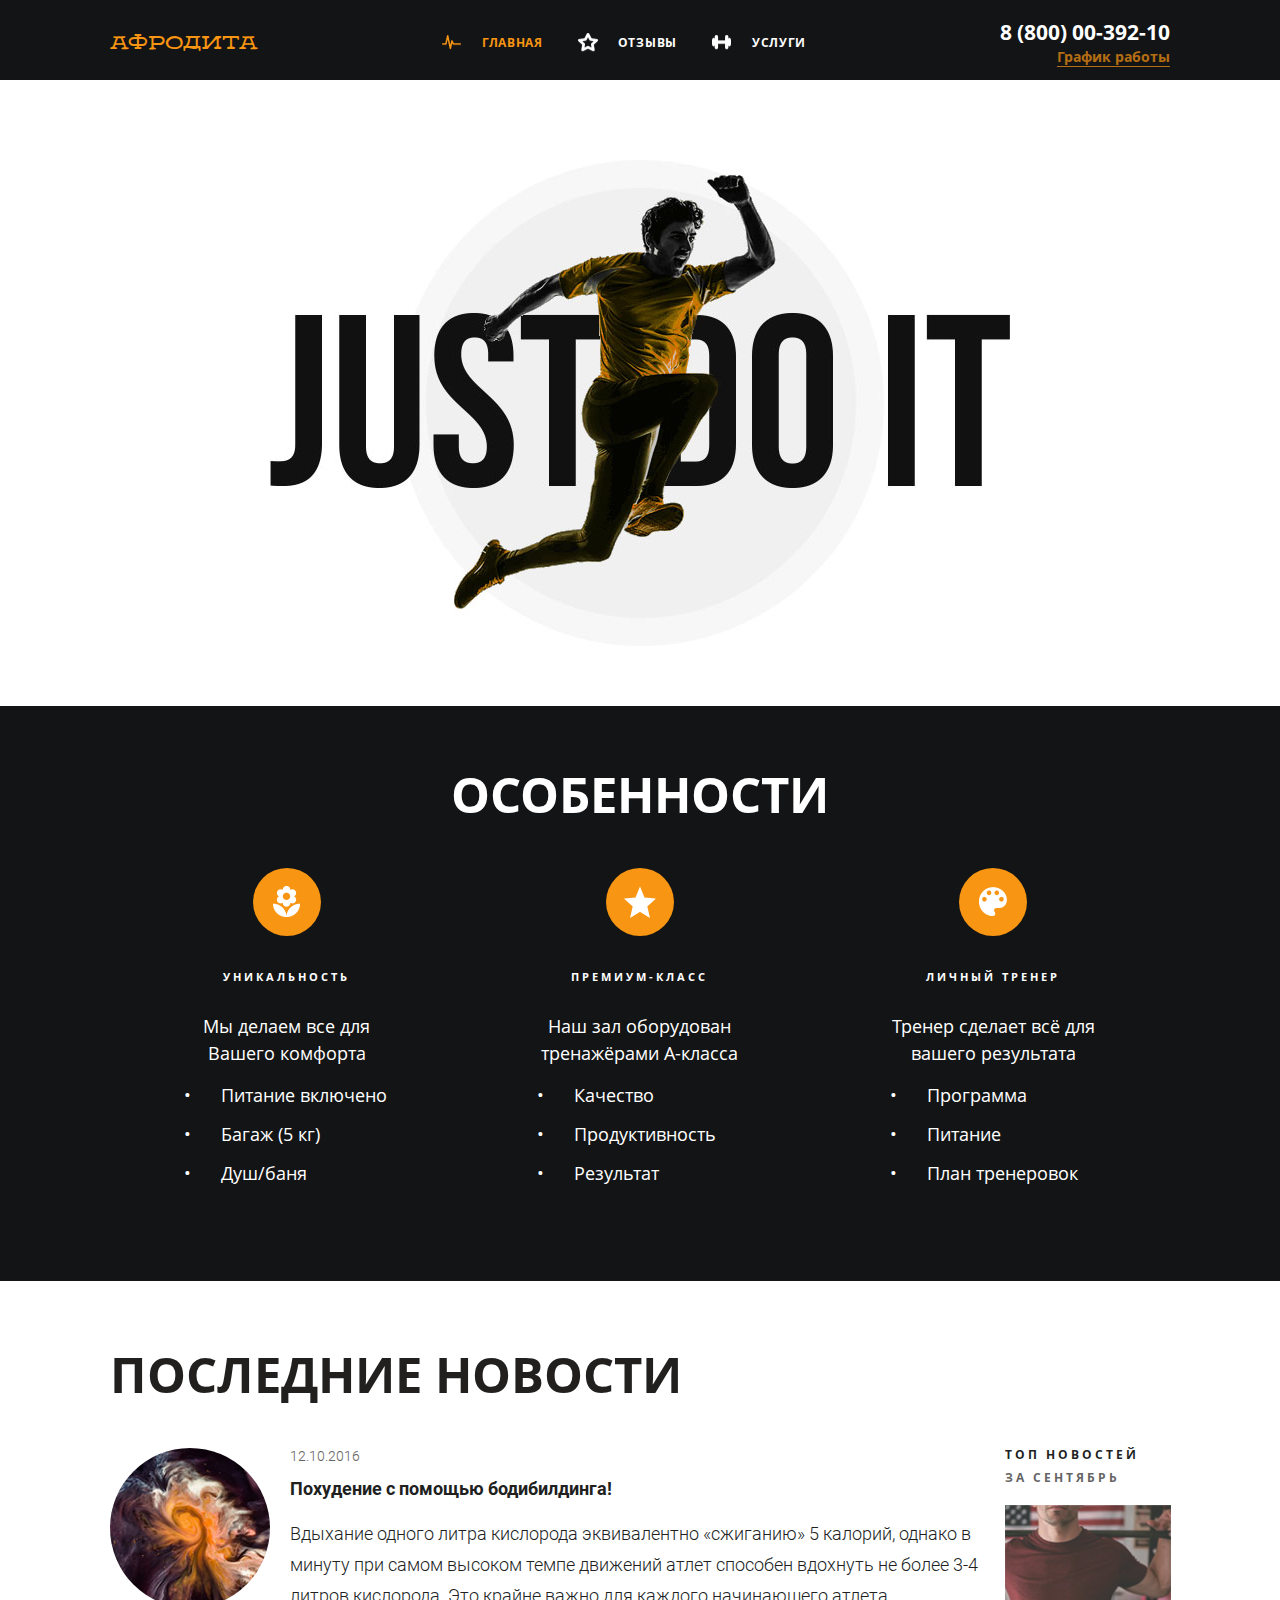
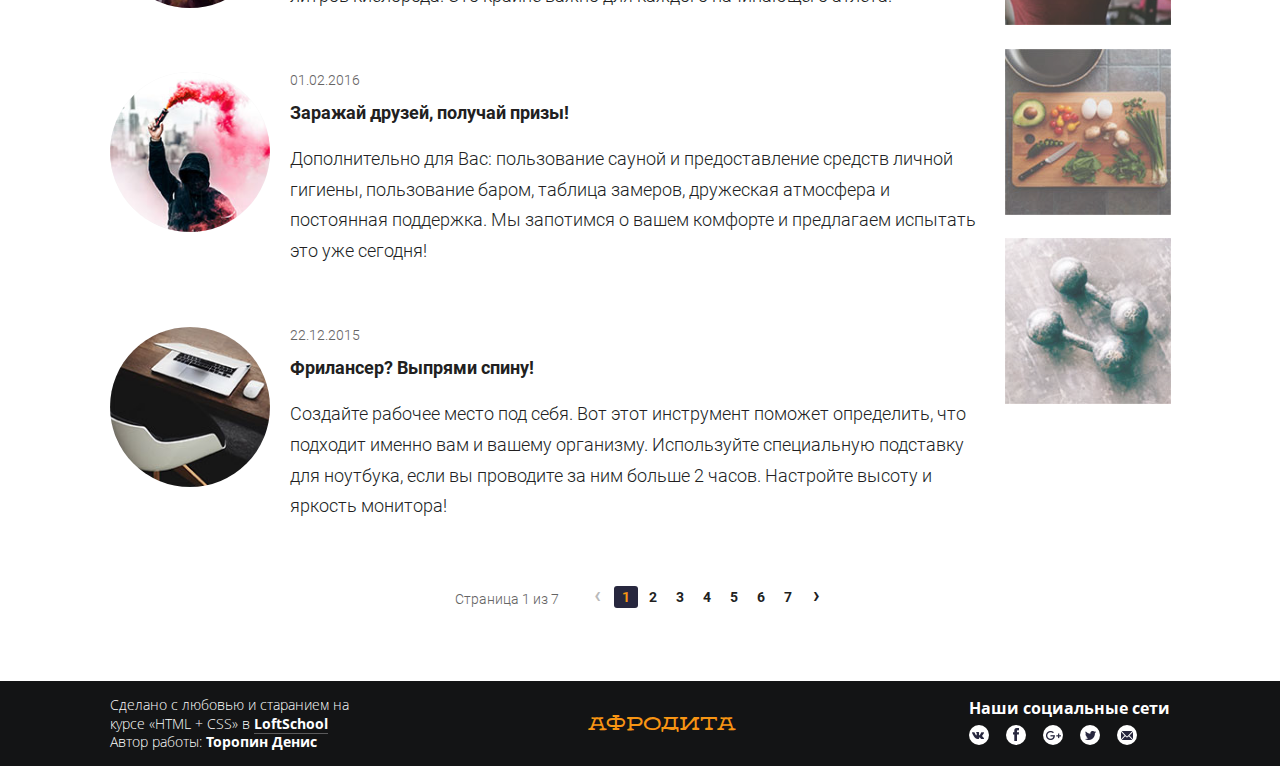
==== commit 30738ebc: "code review 4" ====
--- a/index.html
+++ b/index.html
@@ -41,16 +41,20 @@
 			</div><!-- .container -->
 		</header>
 
-		<div class="center">
+		<main class="center">
 			<div class="container">
 				<div class="banner"></div>
-
-				<section class="features">
+			</div><!-- .container -->
+
+			<section class="features">
+				<div class="container">
 					<h1 class="section-title section-title--center">Особенности</h1>
 
 					<ul class="features__list">
 						<li class="features__item">
-							<div class="features__img features__img--flower"></div>
+							<div class="features__img">
+								<img src="images/flower.png" alt="flower">
+							</div>
 							<h3 class="features__head">Уникальность</h3>
 							<p class="features__subs">
 								Мы делаем все для Вашего комфорта
@@ -63,7 +67,9 @@
 						</li>
 
 						<li class="features__item">
-							<div class="features__img features__img--star"></div>
+							<div class="features__img">
+								<img src="images/star.png" alt="star">
+							</div>
 							<h3 class="features__head">премиум-класс</h3>
 							<p class="features__subs">
 								Наш зал оборудован тренажёрами A-класса
@@ -76,7 +82,9 @@
 						</li>
 
 						<li class="features__item">
-							<div class="features__img features__img--palette"></div>
+							<div class="features__img">
+								<img src="images/palette.png" alt="palette">
+							</div>
 							<h3 class="features__head">личный тренер</h3>
 							<p class="features__subs">
 								Тренер сделает всё для вашего результата
@@ -88,8 +96,10 @@
 							</ul>
 						</li>
 					</ul>
-				</section><!-- .features -->
-
+				</div>
+			</section><!-- .features -->
+
+			<div class="container">
 				<section class="news">
 					<h2 class="section-title">Последние новости</h2>
 
@@ -98,10 +108,10 @@
 							<ul class="review">
 								<li class="review__item">
 									<div class="review__img">
-										<img src="images/avatar1.jpg" alt="avatar">
+										<img src="images/avatar1.jpg" alt="Black hole">
 									</div>
 									<div class="review__block">
-										<div class="review__date">12.10.2016</div>
+										<time datetime="2016-10-12" class="review__date">12.10.2016</time>
 										<h3 class="review__title">Похудение с помощью бодибилдинга!</h3>
 										<p class="review__text">
 											Вдыхание одного литра кислорода эквивалентно «сжиганию» 5 калорий, однако в минуту при самом
@@ -113,10 +123,10 @@
 
 								<li class="review__item">
 									<div class="review__img">
-										<img src="images/avatar2.jpg" alt="avatar">
+										<img src="images/avatar2.jpg" alt="Friends">
 									</div>
 									<div class="review__block">
-										<div class="review__date">01.02.2016</div>
+										<time datetime="2016-02-01" class="review__date">01.02.2016</time>
 										<h3 class="review__title">Заражай друзей, получай призы!</h3>
 										<p class="review__text">
 											Дополнительно для Вас: пользование сауной и предоставление средств личной гигиены, пользование
@@ -128,10 +138,10 @@
 
 								<li class="review__item">
 									<div class="review__img">
-										<img src="images/avatar3.jpg" alt="avatar">
+										<img src="images/avatar3.jpg" alt="New workplace">
 									</div>
 									<div class="review__block">
-										<div class="review__date">22.12.2015</div>
+										<time datetime="2015-12-22" class="review__date">22.12.2015</time>
 										<h3 class="review__title">Фрилансер? Выпрями спину!</h3>
 										<p class="review__text">
 											Создайте рабочее место под себя. Вот этот инструмент поможет определить, что подходит именно вам и
@@ -152,17 +162,17 @@
 							<ul class="news-top__list">
 								<li class="news-top__item">
 									<a href="#" class="news-top__link">
-										<img src="images/news-top1.jpg" alt="news1" class="news-top__img">
+										<img src="images/news-top1.jpg" alt="Fitness man" class="news-top__img">
 									</a>
 								</li>
 								<li class="news-top__item">
 									<a href="#" class="news-top__link">
-										<img src="images/news-top2.jpg" alt="news2" class="news-top__img">
+										<img src="images/news-top2.jpg" alt="Food" class="news-top__img">
 									</a>
 								</li>
 								<li class="news-top__item">
 									<a href="#" class="news-top__link">
-										<img src="images/news-top3.jpg" alt="news3" class="news-top__img">
+										<img src="images/news-top3.jpg" alt="Dumbbells" class="news-top__img">
 									</a>
 								</li>
 							</ul>
@@ -188,7 +198,7 @@
 
 				</section><!-- .news -->
 			</div><!-- .container -->
-		</div><!-- .center -->
+		</main><!-- .center -->
 
 		<footer class="footer">
 			<div class="container">
--- a/css/style.min.css
+++ b/css/style.min.css
@@ -1 +1 @@
-@font-face{font-family:'GoraFree';src:url('../fonts/GoraFree-Regular.woff2') format('woff2'),url('../fonts/GoraFree-Regular.woff') format('woff');font-weight:normal;font-style:normal}@font-face{font-family:'Roboto';src:url('../fonts/Roboto-Bold.woff2') format('woff2'),url('../fonts/Roboto-Bold.woff') format('woff');font-weight:bold;font-style:normal}@font-face{font-family:'OpenSans';src:url('../fonts/OpenSans-Light.woff2') format('woff2'),url('../fonts/OpenSans-Light.woff') format('woff');font-weight:300;font-style:normal}@font-face{font-family:'OpenSans';src:url('../fonts/OpenSans-Bold.woff2') format('woff2'),url('../fonts/OpenSans-Bold.woff') format('woff');font-weight:bold;font-style:normal}@font-face{font-family:'OpenSans';src:url('../fonts/OpenSans-ExtraBold.woff2') format('woff2'),url('../fonts/OpenSans-ExtraBold.woff') format('woff');font-weight:800;font-style:normal}@font-face{font-family:'OpenSans';src:url('../fonts/OpenSans-Regular.woff2') format('woff2'),url('../fonts/OpenSans-Regular.woff') format('woff');font-weight:normal;font-style:normal}@font-face{font-family:'Roboto';src:url('../fonts/Roboto-Light.woff2') format('woff2'),url('../fonts/Roboto-Light.woff') format('woff');font-weight:300;font-style:normal}ul{padding:0;margin:0}ul li{list-style-type:none}p,h1,h2,h3,h4{margin:0;padding:0}a{color:inherit;outline:none;text-decoration:none}body{font-family:'OpenSans',sans-serif;font-size:14px;color:#221f1f}.wrapper{min-width:1100px}.container{padding-left:20px;padding-right:20px;max-width:1060px;margin:0 auto}.container--block{box-sizing:border-box;padding:0 110px 50px}.container-form{width:560px;padding:50px 70px;margin:0 auto;background:#f3f3f3}.header,.features,.footer,.sentence{background:#131415;color:#fff}.header{padding-top:20px;padding-bottom:15px;margin-bottom:80px}.header>.container{display:-webkit-box;display:flex;-webkit-box-pack:justify;justify-content:space-between;-webkit-box-align:center;align-items:center}.banner{height:486px;background:url(../images/banner.jpg) no-repeat center;margin-bottom:60px}.section-title{font-size:3.5em;font-weight:700;text-transform:uppercase;margin-bottom:45px}.section-title--center{text-align:center}.section-title--form{text-transform:none}.news{padding:65px 0}.news__block{display:-webkit-box;display:flex}.feedback{margin-bottom:50px}.btn{width:139px;height:45px;background-color:#131415;border-radius:3px;color:#fff;outline:none;border:none;cursor:pointer;font-size:.8571em;font-weight:700;letter-spacing:2px;text-transform:uppercase;-webkit-transition:.15s background-color linear;transition:.15s background-color linear}.btn:hover{background-color:#f89513}.btn:active{box-shadow:inset 0 0 5px #5e5e5e}.footer>.container{display:-webkit-box;display:flex;-webkit-box-pack:justify;justify-content:space-between;-webkit-box-align:center;align-items:center;padding:15px 0}.logo{color:#f89513;font-family:'GoraFree',serif;font-size:1.286em;text-transform:uppercase}.menu__list{display:-webkit-box;display:flex;-webkit-box-pack:justify;justify-content:space-between;font-size:.8571em;font-weight:700;letter-spacing:.7px;text-transform:uppercase}.menu__item{margin-left:25px}.menu__item:first-child{margin-left:0}.menu__item.active>.menu__link{pointer-events:none}.menu__link{display:block;padding:10px 10px 10px 40px;background:no-repeat center left}.menu__link--disp{background-image:url(../images/disp_icon.png)}.menu__link--star{background-image:url(../images/star_icon.png)}.menu__link--service{background-image:url(../images/service_icon.png)}.menu__item.active>.menu__link,.menu__link:hover{color:#f89513}.menu__item.active>.menu__link--disp,.menu__link--disp:hover{background-image:url(../images/disp_icon_hover.png)}.menu__item.active>.menu__link--star,.menu__link--star:hover{background-image:url(../images/star_icon_hover.png)}.menu__item.active>.menu__link--service,.menu__link--service:hover{background-image:url(../images/service_icon_hover.png)}.contacts{font-style:normal;text-align:right;position:relative}.contacts__phone{display:block;font-size:1.5em;font-weight:700;margin-bottom:5px}.contacts__timework{opacity:.7;font-weight:700;color:#f89513;border-bottom:1px solid #f89513;-webkit-transition:.2s all linear;transition:.2s all linear}.contacts__timework:hover{color:#fff;border-bottom:1px solid #fff}.contacts__timework:hover+.contacts__popup{display:block}.contacts__popup{display:none;position:absolute;top:65px;left:28px;padding:15px 10px;border-radius:3px;box-shadow:2.5px 4.3px 5px rgba(0,0,0,0.2);text-align:left}.contacts__popup-days{color:#f89513;font-weight:700;margin-bottom:10px;white-space:nowrap}.contacts__popup-dinner{color:#221f1f}.contacts__popup::before{content:'';display:inline-block;position:absolute;top:-13px;right:0;width:0;height:0;border-style:solid;border-width:0 13px 14px 13px;border-radius:4px;border-color:transparent transparent #ffffff transparent}.features{margin-right:-20px;margin-left:-20px;padding:60px 20px 80px}.features__list{display:-webkit-box;display:flex;justify-content:space-around}.features__item{width:206px}.features__img{width:68px;height:68px;border-radius:50%;margin:0 auto;margin-bottom:35px}.features__img--flower{background:url(../images/flower.png) no-repeat center,#f89513}.features__img--star{background:url(../images/star.png) no-repeat center,#f89513}.features__img--palette{background:url(../images/palette.png) no-repeat center,#f89513}.features__head{font-size:.7857em;font-weight:700;text-transform:uppercase;text-align:center;letter-spacing:3px;margin-bottom:30px}.features__subs,.features__plus{font-size:1.286em;margin-bottom:18px}.features__subs{text-align:center;line-height:1.5}.features__plus::before{content:"\2022";color:#fff;margin-right:30px}.review__item{margin-bottom:60px;margin-right:25px;display:-webkit-box;display:flex}.review__img{min-width:168px;height:168px;border-radius:50%;margin-right:20px;overflow:hidden;background:url(../images/comment0.jpg) center}.review__img>img{width:100%;height:auto}.review__block{font-family:'Roboto',sans-serif}.review__date{color:#656464;margin-bottom:15px}.review__title,.review__text{color:#221f1f;font-size:1.286em}.review__title{font-weight:700;margin-bottom:20px}.review__text{font-weight:300;line-height:1.714}.news-top{min-width:165px}.news-top__title{color:#221f1f;font-size:.8571em;letter-spacing:3px;text-transform:uppercase;margin-bottom:20px}.news-top__month{display:block;color:#656464;margin-top:10px}.news-top__item{width:166px;margin-bottom:20px}.news-top__img{width:100%;height:auto;opacity:.8;-webkit-transition:.25s opacity linear;transition:.25s opacity linear}.news-top__link:hover>.news-top__img{opacity:1}.pagination{text-align:center;width:380px;margin:0 auto;font-family:'Roboto',sans-serif;display:-webkit-box;display:flex;-webkit-box-pack:justify;justify-content:space-between}.pagination__text{color:#656464;font-weight:300;padding:9px 5px}.pagination__navbar{color:#221f1f}.pagination__list,.pagination__item{display:inline-block}.pagination__control,.pagination__link{font-weight:700}.pagination__control{font-size:1.571em;padding:5px 10px}.pagination__control.disabled{opacity:.3;pointer-events:none}.pagination__item{font-size:1em}.pagination__item.active{background-color:#27273e;border-radius:3px;color:#f89513}.pagination__item.active>.pagination__link{pointer-events:none}.pagination__link{display:block;padding:3px 8px}.pagination__link:hover{color:#f89513}.info{color:#fff;font-weight:300}.info__text{width:245px;line-height:1.3}.info__link{font-weight:700;-webkit-transition:.2s all linear;transition:.2s all linear}.info__link:hover{color:#f89513}.info__link--school{border-bottom:1px solid rgba(255,255,255,0.3)}.info__link--school:hover{border-bottom:1px solid rgba(248,149,19,0.3)}.social__title{margin-bottom:7px}.social__item{display:inline-block;margin-right:13px;background:#ffffff;border-radius:50%;-webkit-transition:.2s all linear;transition:.2s all linear}.social__item:hover{background:#f89513}.social__link{display:block;width:20px;height:20px}.social__link--vk{background:url(../images/vk_icon.png) no-repeat center}.social__link--fb{background:url(../images/fb_icon.png) no-repeat center}.social__link--gplus{background:url(../images/gplus_icon.png) no-repeat center}.social__link--tw{background:url(../images/tw_icon.png) no-repeat center}.social__link--email{background:url(../images/email_icon.png) no-repeat center}.breadcrumbs{display:-webkit-box;display:flex;font-style:italic;opacity:.8;margin-bottom:25px}.breadcrumbs__item::after{content:'/';margin-right:5px}.breadcrumbs__item:last-child::after{content:''}.breadcrumbs__link{color:#f89513;border-bottom:1px solid #f89513}.sentence{font-size:1.286em;color:#fff;margin-bottom:55px}.sentence .container{background:url(../images/discount_bg.jpg) no-repeat center}.sentence__text{width:650px;margin:0 auto;font-weight:300;line-height:1.8;padding:20px 0}.sentence__discount{color:#f89513;font-weight:700}.sentence__discount:hover{border-bottom:1px dashed #f89513}.feedback-form__top{display:-webkit-box;display:flex;-webkit-box-pack:justify;justify-content:space-between}.feedback-form__top>.feedback-form__item{width:48%}.feedback-form__item{display:block;margin-bottom:20px}.feedback-form__head{display:block;margin-bottom:10px}.feedback-form__input{width:100%;outline:none;background-color:white;border:1px solid transparent;border-radius:3px;box-sizing:border-box;padding:10px}.feedback-form__input::-webkit-input-placeholder{opacity:.5}.feedback-form__input:-ms-input-placeholder{opacity:.5}.feedback-form__input::placeholder{opacity:.5}.feedback-form__input--textarea{resize:none;height:90px}.feedback-form__input:focus{border:1px solid #f89513}.feedback-form__bottom{display:-webkit-box;display:flex;-webkit-box-pack:justify;justify-content:space-between;-webkit-box-align:center;align-items:center}.feedback-form__bottom>.feedback-form__item{margin-bottom:0}.feedback-form__radio-block{display:-webkit-box;display:flex}.feedback-form__radio-item{width:55px;margin-right:15px;display:-webkit-box;display:flex;justify-content:space-around;-webkit-box-align:center;align-items:center}.feedback-form__radio-input{display:none}.feedback-form__radio-input:checked+.feedback-form__radio-custom{border:1px solid #f89513}.feedback-form__radio-input:checked+.feedback-form__radio-custom>.feedback-form__radio-center{background:#f89513}.feedback-form__radio-custom{position:relative;width:18px;height:18px;border-radius:50%;border:1px solid #c9c9c9}.feedback-form__radio-custom>.feedback-form__radio-center{position:absolute;top:5px;left:5px;display:block;width:8px;height:8px;border-radius:50%}.services{margin-bottom:25px}.services__block{display:-webkit-box;display:flex;flex-wrap:wrap;-webkit-box-pack:justify;justify-content:space-between}.services__item{width:252px;margin-bottom:45px}.services__item-img{position:relative;height:155px;border-radius:3px;margin-bottom:25px}.services__item-img--item1{background:url(../images/service1.jpg) center}.services__item-img--item2{background:url(../images/service2.jpg) center}.services__item-img--item3{background:url(../images/service3.jpg) center}.services__item-img--item4{background:url(../images/service4.jpg) center}.services__item-img--item5{background:url(../images/service5.jpg) center}.services__item-img--item6{background:url(../images/service6.jpg) center}.services__item-overlay{display:-webkit-box;display:flex;-webkit-box-pack:center;justify-content:center;-webkit-box-align:center;align-items:center;padding:10px;position:absolute;top:0;bottom:0;left:0;right:0;border-radius:3px;background-color:rgba(0,0,0,0.52);color:#fff;-webkit-transition:.25s opacity linear;transition:.25s opacity linear;cursor:pointer}.services__item-overlay:hover{opacity:0}.services__item-title{font-size:1.714em;font-weight:700;text-transform:uppercase;line-height:1.4em;color:#fff}.services__item-vip{display:block;color:#ec1e79}.services__item-head{font-size:1.286em;font-weight:700;margin-bottom:20px}.services__item-text{line-height:1.4em}.partners__list{display:-webkit-box;display:flex;flex-wrap:wrap;-webkit-box-align:center;align-items:center}.partners__item{margin-bottom:50px;width:280px;text-align:center}.partners__link{-webkit-filter:grayscale(1);filter:grayscale(1);-webkit-transition:.25s all linear;transition:.25s all linear}.partners__link:hover{-webkit-filter:grayscale(0);filter:grayscale(0)}+@font-face{font-family:'GoraFree';src:url('../fonts/GoraFree-Regular.woff2') format('woff2'),url('../fonts/GoraFree-Regular.woff') format('woff');font-weight:normal;font-style:normal}@font-face{font-family:'Roboto';src:url('../fonts/Roboto-Bold.woff2') format('woff2'),url('../fonts/Roboto-Bold.woff') format('woff');font-weight:bold;font-style:normal}@font-face{font-family:'OpenSans';src:url('../fonts/OpenSans-Light.woff2') format('woff2'),url('../fonts/OpenSans-Light.woff') format('woff');font-weight:300;font-style:normal}@font-face{font-family:'OpenSans';src:url('../fonts/OpenSans-Bold.woff2') format('woff2'),url('../fonts/OpenSans-Bold.woff') format('woff');font-weight:bold;font-style:normal}@font-face{font-family:'OpenSans';src:url('../fonts/OpenSans-ExtraBold.woff2') format('woff2'),url('../fonts/OpenSans-ExtraBold.woff') format('woff');font-weight:800;font-style:normal}@font-face{font-family:'OpenSans';src:url('../fonts/OpenSans-Regular.woff2') format('woff2'),url('../fonts/OpenSans-Regular.woff') format('woff');font-weight:normal;font-style:normal}@font-face{font-family:'Roboto';src:url('../fonts/Roboto-Light.woff2') format('woff2'),url('../fonts/Roboto-Light.woff') format('woff');font-weight:300;font-style:normal}ul{padding:0;margin:0}ul li{list-style-type:none}p,h1,h2,h3,h4{margin:0;padding:0}a{color:inherit;outline:none;text-decoration:none}body{font-family:'OpenSans',sans-serif;font-size:14px;color:#221f1f}.wrapper{min-width:1100px}.container{padding-left:20px;padding-right:20px;max-width:1060px;margin:0 auto}.container--block{box-sizing:border-box;padding:0 110px 50px}.container-form{width:560px;padding:50px 70px;margin:0 auto;background:#f3f3f3}.header,.features,.footer,.sentence{background:#131415;color:#fff}.header{padding-top:20px;padding-bottom:15px;margin-bottom:80px}.header>.container{display:-webkit-box;display:flex;-webkit-box-pack:justify;justify-content:space-between;-webkit-box-align:center;align-items:center}.banner{height:486px;background:url(../images/banner.jpg) no-repeat center;margin-bottom:60px}.section-title{font-size:3.5em;font-weight:700;text-transform:uppercase;margin-bottom:45px}.section-title--center{text-align:center}.section-title--form{text-transform:none}.news{padding:65px 0}.news__block{display:-webkit-box;display:flex}.news__article{margin-right:25px}.feedback{margin-bottom:50px}.footer>.container{display:-webkit-box;display:flex;-webkit-box-pack:justify;justify-content:space-between;-webkit-box-align:center;align-items:center;padding:15px 0}.iconsheet,.menu__link,.social__link{background-image:url(../images/spritesheet.png);background-repeat:no-repeat}.logo{color:#f89513;font-family:'GoraFree',serif;font-size:1.286em;text-transform:uppercase}.menu__list{display:-webkit-box;display:flex;-webkit-box-pack:justify;justify-content:space-between;font-size:.8571em;font-weight:700;letter-spacing:.7px;text-transform:uppercase}.menu__item{margin-left:25px}.menu__item:first-child{margin-left:0}.menu__item.active>.menu__link{pointer-events:none}.menu__link{display:block;padding:10px 10px 10px 40px}.menu__link--disp{background-position:-10px -1px}.menu__link--star{background-position:-10px -230px}.menu__link--service{background-position:-10px -160px}.menu__item.active>.menu__link,.menu__link:hover{color:#f89513}.menu__item.active>.menu__link--disp,.menu__link--disp:hover{background-position:-10px -35px}.menu__item.active>.menu__link--star,.menu__link--star:hover{background-position:-10px -268px}.menu__item.active>.menu__link--service,.menu__link--service:hover{background-position:-10px -194px}.contacts{font-style:normal;text-align:right;position:relative}.contacts__phone{display:block;font-size:1.5em;font-weight:700;margin-bottom:5px}.contacts__timework{opacity:.7;font-weight:700;color:#f89513;border-bottom:1px solid #f89513;-webkit-transition:.2s all linear;transition:.2s all linear}.contacts__timework:hover{color:#fff;border-bottom:1px solid #fff}.contacts__timework:hover+.contacts__popup{display:block}.contacts__popup{display:none;position:absolute;top:65px;left:28px;padding:15px 10px;border-radius:3px;box-shadow:2.5px 4.3px 5px rgba(0,0,0,0.2);text-align:left}.contacts__popup-days{color:#f89513;font-weight:700;margin-bottom:10px;white-space:nowrap}.contacts__popup-dinner{color:#221f1f}.contacts__popup::before{content:'';display:inline-block;position:absolute;top:-13px;right:0;width:0;height:0;border-style:solid;border-width:0 13px 14px 13px;border-radius:4px;border-color:transparent transparent #ffffff transparent}.features{padding-top:60px;padding-bottom:80px}.features__list{display:-webkit-box;display:flex;justify-content:space-around}.features__item{width:206px}.features__img{width:68px;height:68px;border-radius:50%;margin:0 auto;margin-bottom:35px;background:#f89513;display:-webkit-box;display:flex;-webkit-box-pack:center;justify-content:center;-webkit-box-align:center;align-items:center}.features__head{font-size:.7857em;font-weight:700;text-transform:uppercase;text-align:center;letter-spacing:3px;margin-bottom:30px}.features__subs,.features__plus{font-size:1.286em;margin-bottom:18px}.features__subs{text-align:center;line-height:1.5}.features__plus::before{content:"\2022";color:#fff;margin-right:30px}.review__item{margin-bottom:60px;display:-webkit-box;display:flex}.review__img{min-width:160px;height:160px;border-radius:50%;margin-right:20px;overflow:hidden;background:url(../images/comment0.jpg) center}.review__img>img{width:100%;height:auto}.review__block{font-family:'Roboto',sans-serif}.review__date{display:block;color:#656464;margin-bottom:15px}.review__title,.review__text{color:#221f1f;font-size:1.286em}.review__title{font-weight:700;margin-bottom:20px}.review__text{font-weight:300;line-height:1.714}.news-top{min-width:165px}.news-top__title{color:#221f1f;font-size:.8571em;letter-spacing:3px;text-transform:uppercase;margin-bottom:20px}.news-top__month{display:block;color:#656464;margin-top:10px}.news-top__item{width:166px;margin-bottom:20px}.news-top__img{width:100%;height:auto;opacity:.8;-webkit-transition:.25s opacity linear;transition:.25s opacity linear}.news-top__link:hover>.news-top__img{opacity:1}.pagination{text-align:center;width:380px;margin:0 auto;font-family:'Roboto',sans-serif;display:-webkit-box;display:flex;-webkit-box-pack:justify;justify-content:space-between}.pagination__text{color:#656464;font-weight:300;padding:9px 5px}.pagination__navbar{color:#221f1f}.pagination__list,.pagination__item{display:inline-block}.pagination__control,.pagination__link{font-weight:700}.pagination__control{font-size:1.571em;padding:5px 10px}.pagination__control.disabled{opacity:.3;pointer-events:none}.pagination__item{font-size:1em}.pagination__item.active{background-color:#27273e;border-radius:3px;color:#f89513}.pagination__item.active>.pagination__link{pointer-events:none}.pagination__link{display:block;padding:3px 8px}.pagination__link:hover{color:#f89513}.info{color:#fff;font-weight:300}.info__text{width:245px;line-height:1.3}.info__link{font-weight:700;-webkit-transition:.2s all linear;transition:.2s all linear}.info__link:hover{color:#f89513}.info__link--school{border-bottom:1px solid rgba(255,255,255,0.3)}.info__link--school:hover{border-bottom:1px solid rgba(248,149,19,0.3)}.social__title{margin-bottom:7px}.social__item{display:inline-block;margin-right:13px;background:#ffffff;border-radius:50%;-webkit-transition:.2s all linear;transition:.2s all linear}.social__item:hover{background:#f89513}.social__link{display:block;width:20px;height:20px}.social__link--vk{background-position:-7px -335px}.social__link--fb{background-position:-3px -104px}.social__link--gplus{background-position:-7px -134px}.social__link--tw{background-position:-5px -307px}.social__link--email{background-position:-6px -72px}.breadcrumbs{display:-webkit-box;display:flex;font-style:italic;opacity:.8;margin-bottom:25px}.breadcrumbs__item::after{content:'/';margin-right:5px}.breadcrumbs__item:last-child::after{content:''}.breadcrumbs__link{color:#f89513;border-bottom:1px solid #f89513}.sentence{font-size:1.286em;color:#fff;margin-bottom:55px}.sentence .container{background:url(../images/discount_bg.jpg) repeat}.sentence__text{width:650px;margin:0 auto;font-weight:300;line-height:1.8;padding:20px 0}.sentence__discount{color:#f89513;font-weight:700}.sentence__discount:hover{border-bottom:1px dashed #f89513}.feedback-form__top{display:-webkit-box;display:flex;-webkit-box-pack:justify;justify-content:space-between}.feedback-form__top>.feedback-form__item{width:48%}.feedback-form__item{display:block;margin-bottom:20px}.feedback-form__head{display:block;margin-bottom:10px}.feedback-form__input{width:100%;outline:none;background-color:white;border:1px solid transparent;border-radius:3px;box-sizing:border-box;padding:10px}.feedback-form__input::-webkit-input-placeholder{opacity:.5}.feedback-form__input:-ms-input-placeholder{opacity:.5}.feedback-form__input::placeholder{opacity:.5}.feedback-form__input--textarea{resize:none;height:90px}.feedback-form__input:focus{border:1px solid #f89513}.feedback-form__bottom{display:-webkit-box;display:flex;-webkit-box-pack:justify;justify-content:space-between;-webkit-box-align:center;align-items:center}.feedback-form__bottom>.feedback-form__item{margin-bottom:0}.feedback-form__radio-block{display:-webkit-box;display:flex}.feedback-form__radio-item{width:55px;margin-right:15px;display:-webkit-box;display:flex;justify-content:space-around;-webkit-box-align:center;align-items:center}.feedback-form__radio-input{display:none}.feedback-form__radio-input:checked+.feedback-form__radio-custom{border:1px solid #f89513}.feedback-form__radio-input:checked+.feedback-form__radio-custom>.feedback-form__radio-center{background:#f89513}.feedback-form__radio-custom{position:relative;width:18px;height:18px;border-radius:50%;border:1px solid #c9c9c9}.feedback-form__radio-custom>.feedback-form__radio-center{position:absolute;top:5px;left:5px;display:block;width:8px;height:8px;border-radius:50%}.feedback-form__btn{padding:16px 21px;background-color:#131415;border-radius:3px;color:#fff;outline:none;border:none;cursor:pointer;font-size:.8571em;font-weight:700;letter-spacing:2px;text-transform:uppercase;-webkit-transition:.15s background-color linear;transition:.15s background-color linear}.feedback-form__btn:hover{background-color:#f89513}.feedback-form__btn:active{box-shadow:inset 0 0 5px #5e5e5e}.services{margin-bottom:25px}.services__block{display:-webkit-box;display:flex;flex-wrap:wrap;-webkit-box-pack:justify;justify-content:space-between}.services__item{width:252px;margin-bottom:45px}.services__img{position:relative;height:155px;border-radius:3px;margin-bottom:25px;overflow:hidden}.services__img>img{width:100%}.services__overlay{display:-webkit-box;display:flex;-webkit-box-pack:center;justify-content:center;-webkit-box-align:center;align-items:center;padding:10px;position:absolute;top:0;bottom:0;left:0;right:0;border-radius:3px;background-color:rgba(0,0,0,0.52);color:#fff;-webkit-transition:.25s opacity linear;transition:.25s opacity linear}.services__overlay:hover{opacity:0}.services__title{font-size:1.714em;font-weight:700;text-transform:uppercase;line-height:1.4em;color:#fff}.services__vip{display:block;color:#ec1e79}.services__head{font-size:1.286em;font-weight:700;margin-bottom:20px}.services__text{line-height:1.4em}.partners__list{display:-webkit-box;display:flex;flex-wrap:wrap;-webkit-box-align:center;align-items:center}.partners__item{margin-bottom:50px;width:280px;text-align:center}.partners__link{-webkit-filter:grayscale(1);filter:grayscale(1);-webkit-transition:.25s all linear;transition:.25s all linear}.partners__link:hover{-webkit-filter:grayscale(0);filter:grayscale(0)}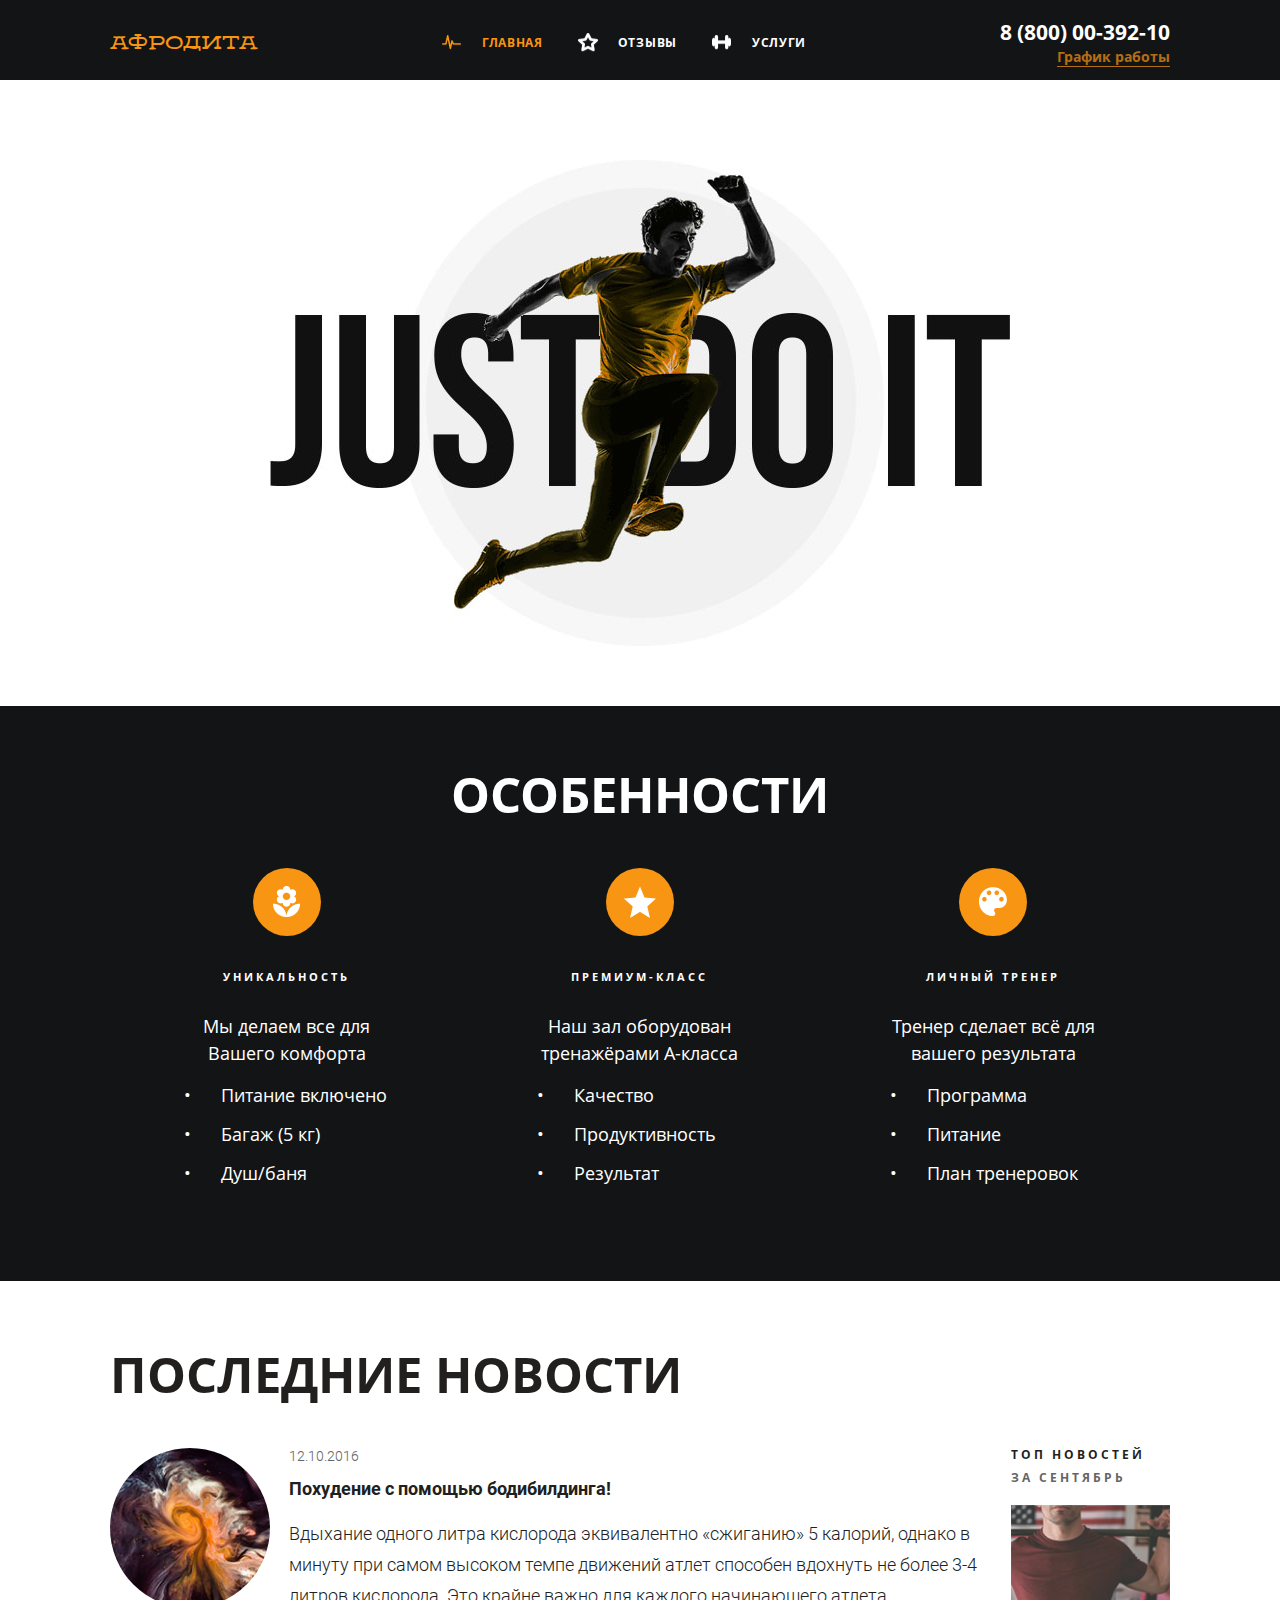
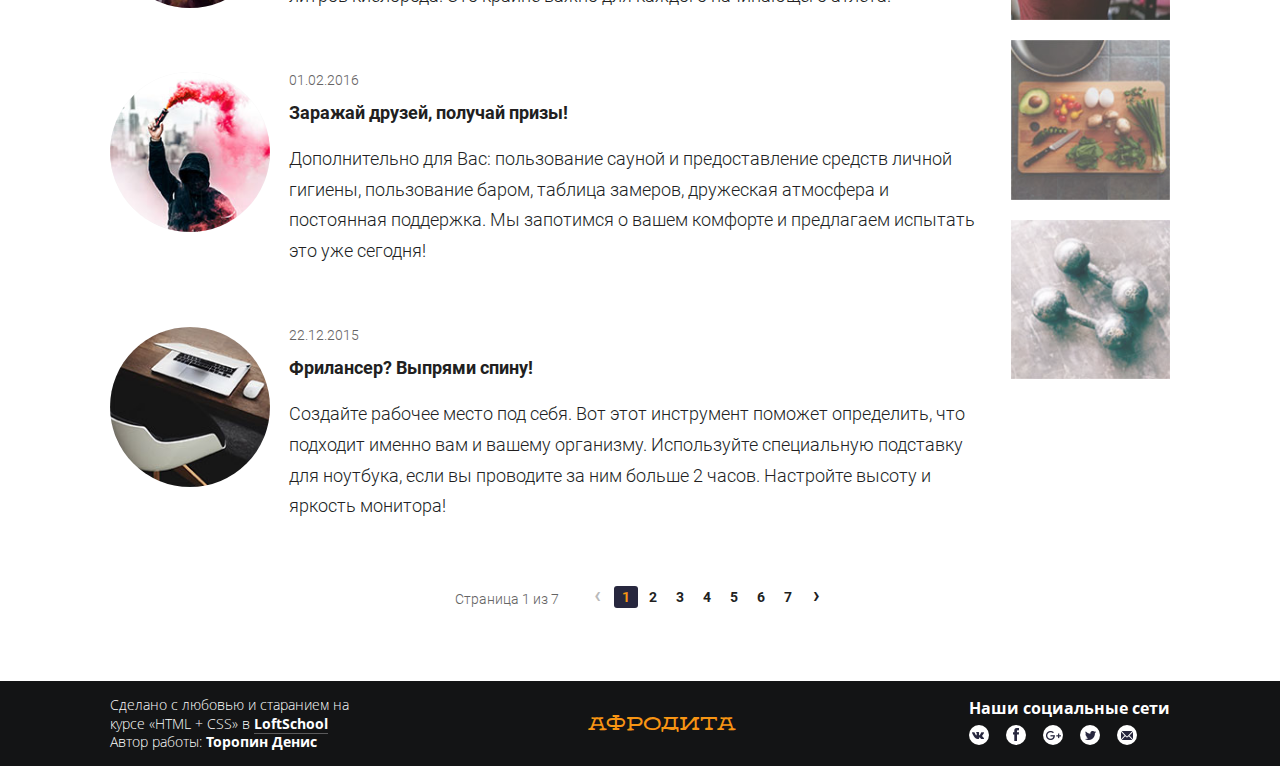
==== commit ae783e09: "correction html + css" ====
--- a/index.html
+++ b/index.html
@@ -32,7 +32,7 @@
 
 				<address class="contacts">
 					<a href="tel:+78000039210" class="contacts__phone">8 (800) 00-392-10</a>
-					<a href="#" class="contacts__timework">График работы</a>
+					<span class="contacts__timework">График работы</span>
 					<div class="contacts__popup">
 						<div class="contacts__popup-days">пн-вс: 09:00-20:00</div>
 						<div class="contacts__popup-dinner">обед: 14:00-14:30</div>
--- a/css/style.min.css
+++ b/css/style.min.css
@@ -1 +1 @@
-@font-face{font-family:'GoraFree';src:url('../fonts/GoraFree-Regular.woff2') format('woff2'),url('../fonts/GoraFree-Regular.woff') format('woff');font-weight:normal;font-style:normal}@font-face{font-family:'Roboto';src:url('../fonts/Roboto-Bold.woff2') format('woff2'),url('../fonts/Roboto-Bold.woff') format('woff');font-weight:bold;font-style:normal}@font-face{font-family:'OpenSans';src:url('../fonts/OpenSans-Light.woff2') format('woff2'),url('../fonts/OpenSans-Light.woff') format('woff');font-weight:300;font-style:normal}@font-face{font-family:'OpenSans';src:url('../fonts/OpenSans-Bold.woff2') format('woff2'),url('../fonts/OpenSans-Bold.woff') format('woff');font-weight:bold;font-style:normal}@font-face{font-family:'OpenSans';src:url('../fonts/OpenSans-ExtraBold.woff2') format('woff2'),url('../fonts/OpenSans-ExtraBold.woff') format('woff');font-weight:800;font-style:normal}@font-face{font-family:'OpenSans';src:url('../fonts/OpenSans-Regular.woff2') format('woff2'),url('../fonts/OpenSans-Regular.woff') format('woff');font-weight:normal;font-style:normal}@font-face{font-family:'Roboto';src:url('../fonts/Roboto-Light.woff2') format('woff2'),url('../fonts/Roboto-Light.woff') format('woff');font-weight:300;font-style:normal}ul{padding:0;margin:0}ul li{list-style-type:none}p,h1,h2,h3,h4{margin:0;padding:0}a{color:inherit;outline:none;text-decoration:none}body{font-family:'OpenSans',sans-serif;font-size:14px;color:#221f1f}.wrapper{min-width:1100px}.container{padding-left:20px;padding-right:20px;max-width:1060px;margin:0 auto}.container--block{box-sizing:border-box;padding:0 110px 50px}.container-form{width:560px;padding:50px 70px;margin:0 auto;background:#f3f3f3}.header,.features,.footer,.sentence{background:#131415;color:#fff}.header{padding-top:20px;padding-bottom:15px;margin-bottom:80px}.header>.container{display:-webkit-box;display:flex;-webkit-box-pack:justify;justify-content:space-between;-webkit-box-align:center;align-items:center}.banner{height:486px;background:url(../images/banner.jpg) no-repeat center;margin-bottom:60px}.section-title{font-size:3.5em;font-weight:700;text-transform:uppercase;margin-bottom:45px}.section-title--center{text-align:center}.section-title--form{text-transform:none}.news{padding:65px 0}.news__block{display:-webkit-box;display:flex}.news__article{margin-right:25px}.feedback{margin-bottom:50px}.footer>.container{display:-webkit-box;display:flex;-webkit-box-pack:justify;justify-content:space-between;-webkit-box-align:center;align-items:center;padding:15px 0}.iconsheet,.menu__link,.social__link{background-image:url(../images/spritesheet.png);background-repeat:no-repeat}.logo{color:#f89513;font-family:'GoraFree',serif;font-size:1.286em;text-transform:uppercase}.menu__list{display:-webkit-box;display:flex;-webkit-box-pack:justify;justify-content:space-between;font-size:.8571em;font-weight:700;letter-spacing:.7px;text-transform:uppercase}.menu__item{margin-left:25px}.menu__item:first-child{margin-left:0}.menu__item.active>.menu__link{pointer-events:none}.menu__link{display:block;padding:10px 10px 10px 40px}.menu__link--disp{background-position:-10px -1px}.menu__link--star{background-position:-10px -230px}.menu__link--service{background-position:-10px -160px}.menu__item.active>.menu__link,.menu__link:hover{color:#f89513}.menu__item.active>.menu__link--disp,.menu__link--disp:hover{background-position:-10px -35px}.menu__item.active>.menu__link--star,.menu__link--star:hover{background-position:-10px -268px}.menu__item.active>.menu__link--service,.menu__link--service:hover{background-position:-10px -194px}.contacts{font-style:normal;text-align:right;position:relative}.contacts__phone{display:block;font-size:1.5em;font-weight:700;margin-bottom:5px}.contacts__timework{opacity:.7;font-weight:700;color:#f89513;border-bottom:1px solid #f89513;-webkit-transition:.2s all linear;transition:.2s all linear}.contacts__timework:hover{color:#fff;border-bottom:1px solid #fff}.contacts__timework:hover+.contacts__popup{display:block}.contacts__popup{display:none;position:absolute;top:65px;left:28px;padding:15px 10px;border-radius:3px;box-shadow:2.5px 4.3px 5px rgba(0,0,0,0.2);text-align:left}.contacts__popup-days{color:#f89513;font-weight:700;margin-bottom:10px;white-space:nowrap}.contacts__popup-dinner{color:#221f1f}.contacts__popup::before{content:'';display:inline-block;position:absolute;top:-13px;right:0;width:0;height:0;border-style:solid;border-width:0 13px 14px 13px;border-radius:4px;border-color:transparent transparent #ffffff transparent}.features{padding-top:60px;padding-bottom:80px}.features__list{display:-webkit-box;display:flex;justify-content:space-around}.features__item{width:206px}.features__img{width:68px;height:68px;border-radius:50%;margin:0 auto;margin-bottom:35px;background:#f89513;display:-webkit-box;display:flex;-webkit-box-pack:center;justify-content:center;-webkit-box-align:center;align-items:center}.features__head{font-size:.7857em;font-weight:700;text-transform:uppercase;text-align:center;letter-spacing:3px;margin-bottom:30px}.features__subs,.features__plus{font-size:1.286em;margin-bottom:18px}.features__subs{text-align:center;line-height:1.5}.features__plus::before{content:"\2022";color:#fff;margin-right:30px}.review__item{margin-bottom:60px;display:-webkit-box;display:flex}.review__img{min-width:160px;height:160px;border-radius:50%;margin-right:20px;overflow:hidden;background:url(../images/comment0.jpg) center}.review__img>img{width:100%;height:auto}.review__block{font-family:'Roboto',sans-serif}.review__date{display:block;color:#656464;margin-bottom:15px}.review__title,.review__text{color:#221f1f;font-size:1.286em}.review__title{font-weight:700;margin-bottom:20px}.review__text{font-weight:300;line-height:1.714}.news-top{min-width:165px}.news-top__title{color:#221f1f;font-size:.8571em;letter-spacing:3px;text-transform:uppercase;margin-bottom:20px}.news-top__month{display:block;color:#656464;margin-top:10px}.news-top__item{width:166px;margin-bottom:20px}.news-top__img{width:100%;height:auto;opacity:.8;-webkit-transition:.25s opacity linear;transition:.25s opacity linear}.news-top__link:hover>.news-top__img{opacity:1}.pagination{text-align:center;width:380px;margin:0 auto;font-family:'Roboto',sans-serif;display:-webkit-box;display:flex;-webkit-box-pack:justify;justify-content:space-between}.pagination__text{color:#656464;font-weight:300;padding:9px 5px}.pagination__navbar{color:#221f1f}.pagination__list,.pagination__item{display:inline-block}.pagination__control,.pagination__link{font-weight:700}.pagination__control{font-size:1.571em;padding:5px 10px}.pagination__control.disabled{opacity:.3;pointer-events:none}.pagination__item{font-size:1em}.pagination__item.active{background-color:#27273e;border-radius:3px;color:#f89513}.pagination__item.active>.pagination__link{pointer-events:none}.pagination__link{display:block;padding:3px 8px}.pagination__link:hover{color:#f89513}.info{color:#fff;font-weight:300}.info__text{width:245px;line-height:1.3}.info__link{font-weight:700;-webkit-transition:.2s all linear;transition:.2s all linear}.info__link:hover{color:#f89513}.info__link--school{border-bottom:1px solid rgba(255,255,255,0.3)}.info__link--school:hover{border-bottom:1px solid rgba(248,149,19,0.3)}.social__title{margin-bottom:7px}.social__item{display:inline-block;margin-right:13px;background:#ffffff;border-radius:50%;-webkit-transition:.2s all linear;transition:.2s all linear}.social__item:hover{background:#f89513}.social__link{display:block;width:20px;height:20px}.social__link--vk{background-position:-7px -335px}.social__link--fb{background-position:-3px -104px}.social__link--gplus{background-position:-7px -134px}.social__link--tw{background-position:-5px -307px}.social__link--email{background-position:-6px -72px}.breadcrumbs{display:-webkit-box;display:flex;font-style:italic;opacity:.8;margin-bottom:25px}.breadcrumbs__item::after{content:'/';margin-right:5px}.breadcrumbs__item:last-child::after{content:''}.breadcrumbs__link{color:#f89513;border-bottom:1px solid #f89513}.sentence{font-size:1.286em;color:#fff;margin-bottom:55px}.sentence .container{background:url(../images/discount_bg.jpg) repeat}.sentence__text{width:650px;margin:0 auto;font-weight:300;line-height:1.8;padding:20px 0}.sentence__discount{color:#f89513;font-weight:700}.sentence__discount:hover{border-bottom:1px dashed #f89513}.feedback-form__top{display:-webkit-box;display:flex;-webkit-box-pack:justify;justify-content:space-between}.feedback-form__top>.feedback-form__item{width:48%}.feedback-form__item{display:block;margin-bottom:20px}.feedback-form__head{display:block;margin-bottom:10px}.feedback-form__input{width:100%;outline:none;background-color:white;border:1px solid transparent;border-radius:3px;box-sizing:border-box;padding:10px}.feedback-form__input::-webkit-input-placeholder{opacity:.5}.feedback-form__input:-ms-input-placeholder{opacity:.5}.feedback-form__input::placeholder{opacity:.5}.feedback-form__input--textarea{resize:none;height:90px}.feedback-form__input:focus{border:1px solid #f89513}.feedback-form__bottom{display:-webkit-box;display:flex;-webkit-box-pack:justify;justify-content:space-between;-webkit-box-align:center;align-items:center}.feedback-form__bottom>.feedback-form__item{margin-bottom:0}.feedback-form__radio-block{display:-webkit-box;display:flex}.feedback-form__radio-item{width:55px;margin-right:15px;display:-webkit-box;display:flex;justify-content:space-around;-webkit-box-align:center;align-items:center}.feedback-form__radio-input{display:none}.feedback-form__radio-input:checked+.feedback-form__radio-custom{border:1px solid #f89513}.feedback-form__radio-input:checked+.feedback-form__radio-custom>.feedback-form__radio-center{background:#f89513}.feedback-form__radio-custom{position:relative;width:18px;height:18px;border-radius:50%;border:1px solid #c9c9c9}.feedback-form__radio-custom>.feedback-form__radio-center{position:absolute;top:5px;left:5px;display:block;width:8px;height:8px;border-radius:50%}.feedback-form__btn{padding:16px 21px;background-color:#131415;border-radius:3px;color:#fff;outline:none;border:none;cursor:pointer;font-size:.8571em;font-weight:700;letter-spacing:2px;text-transform:uppercase;-webkit-transition:.15s background-color linear;transition:.15s background-color linear}.feedback-form__btn:hover{background-color:#f89513}.feedback-form__btn:active{box-shadow:inset 0 0 5px #5e5e5e}.services{margin-bottom:25px}.services__block{display:-webkit-box;display:flex;flex-wrap:wrap;-webkit-box-pack:justify;justify-content:space-between}.services__item{width:252px;margin-bottom:45px}.services__img{position:relative;height:155px;border-radius:3px;margin-bottom:25px;overflow:hidden}.services__img>img{width:100%}.services__overlay{display:-webkit-box;display:flex;-webkit-box-pack:center;justify-content:center;-webkit-box-align:center;align-items:center;padding:10px;position:absolute;top:0;bottom:0;left:0;right:0;border-radius:3px;background-color:rgba(0,0,0,0.52);color:#fff;-webkit-transition:.25s opacity linear;transition:.25s opacity linear}.services__overlay:hover{opacity:0}.services__title{font-size:1.714em;font-weight:700;text-transform:uppercase;line-height:1.4em;color:#fff}.services__vip{display:block;color:#ec1e79}.services__head{font-size:1.286em;font-weight:700;margin-bottom:20px}.services__text{line-height:1.4em}.partners__list{display:-webkit-box;display:flex;flex-wrap:wrap;-webkit-box-align:center;align-items:center}.partners__item{margin-bottom:50px;width:280px;text-align:center}.partners__link{-webkit-filter:grayscale(1);filter:grayscale(1);-webkit-transition:.25s all linear;transition:.25s all linear}.partners__link:hover{-webkit-filter:grayscale(0);filter:grayscale(0)}+@font-face{font-family:'GoraFree';src:url('../fonts/GoraFree-Regular.woff2') format('woff2'),url('../fonts/GoraFree-Regular.woff') format('woff');font-weight:normal;font-style:normal}@font-face{font-family:'Roboto';src:url('../fonts/Roboto-Bold.woff2') format('woff2'),url('../fonts/Roboto-Bold.woff') format('woff');font-weight:bold;font-style:normal}@font-face{font-family:'OpenSans';src:url('../fonts/OpenSans-Light.woff2') format('woff2'),url('../fonts/OpenSans-Light.woff') format('woff');font-weight:300;font-style:normal}@font-face{font-family:'OpenSans';src:url('../fonts/OpenSans-Bold.woff2') format('woff2'),url('../fonts/OpenSans-Bold.woff') format('woff');font-weight:bold;font-style:normal}@font-face{font-family:'OpenSans';src:url('../fonts/OpenSans-ExtraBold.woff2') format('woff2'),url('../fonts/OpenSans-ExtraBold.woff') format('woff');font-weight:800;font-style:normal}@font-face{font-family:'OpenSans';src:url('../fonts/OpenSans-Regular.woff2') format('woff2'),url('../fonts/OpenSans-Regular.woff') format('woff');font-weight:normal;font-style:normal}@font-face{font-family:'Roboto';src:url('../fonts/Roboto-Light.woff2') format('woff2'),url('../fonts/Roboto-Light.woff') format('woff');font-weight:300;font-style:normal}ul{padding:0;margin:0}ul li{list-style-type:none}p,h1,h2,h3,h4{margin:0;padding:0}a{color:inherit;outline:none;text-decoration:none}body{font-family:'OpenSans',sans-serif;font-size:14px;color:#221f1f}.wrapper{min-width:1100px}.container{padding-left:20px;padding-right:20px;max-width:1060px;margin:0 auto}.container--block{box-sizing:border-box;padding:0 110px 50px}.container-form{max-width:560px;padding:50px 70px;margin:0 auto;background:#f3f3f3;box-sizing:border-box}.header,.features,.footer,.sentence{background:#131415;color:#fff}.header{padding-top:20px;padding-bottom:15px;margin-bottom:80px}.header>.container,.footer>.container{display:-webkit-box;display:flex;-webkit-box-pack:justify;justify-content:space-between;-webkit-box-align:center;align-items:center}.banner{height:486px;background:url(../images/banner.jpg) no-repeat center;margin-bottom:60px}.section-title{font-size:3.5em;font-weight:700;text-transform:uppercase;margin-bottom:45px}.section-title--center{text-align:center}.section-title--form{text-transform:none}.news{padding:65px 0}.news__block{display:-webkit-box;display:flex}.news__article{width:83.02%;margin-right:25px}.feedback{margin-bottom:50px}.footer{padding:15px 0}.iconsheet,.menu__link,.social__link{background-image:url(../images/spritesheet.png);background-repeat:no-repeat}.logo{color:#f89513;font-family:'GoraFree',serif;font-size:1.286em;text-transform:uppercase}.menu__list{display:-webkit-box;display:flex;-webkit-box-pack:justify;justify-content:space-between;font-size:.8571em;font-weight:700;letter-spacing:.7px;text-transform:uppercase}.menu__item{margin-left:25px}.menu__item:first-child{margin-left:0}.menu__item.active>.menu__link{pointer-events:none}.menu__link{display:block;padding:10px 10px 10px 40px}.menu__link--disp{background-position:-10px -1px}.menu__link--star{background-position:-10px -230px}.menu__link--service{background-position:-10px -160px}.menu__item.active>.menu__link,.menu__link:hover{color:#f89513}.menu__item.active>.menu__link--disp,.menu__link--disp:hover{background-position:-10px -35px}.menu__item.active>.menu__link--star,.menu__link--star:hover{background-position:-10px -268px}.menu__item.active>.menu__link--service,.menu__link--service:hover{background-position:-10px -194px}.contacts{font-style:normal;text-align:right;position:relative}.contacts__phone{display:block;font-size:1.5em;font-weight:700;margin-bottom:5px}.contacts__timework{opacity:.7;font-weight:700;color:#f89513;border-bottom:1px solid #f89513;-webkit-transition:.2s all linear;transition:.2s all linear;cursor:pointer}.contacts__timework:hover{color:#fff;border-bottom:1px solid #fff}.contacts__timework:hover+.contacts__popup{display:block}.contacts__popup{display:none;position:absolute;top:65px;left:28px;padding:15px 10px;border-radius:3px;box-shadow:2.5px 4.3px 5px rgba(0,0,0,0.2);text-align:left}.contacts__popup-days{color:#f89513;font-weight:700;margin-bottom:10px;white-space:nowrap}.contacts__popup-dinner{color:#221f1f}.contacts__popup::before{content:'';display:inline-block;position:absolute;top:-13px;right:0;width:0;height:0;border-style:solid;border-width:0 13px 14px 13px;border-radius:4px;border-color:transparent transparent #ffffff transparent}.features{padding-top:60px;padding-bottom:80px}.features__list{display:-webkit-box;display:flex;justify-content:space-around}.features__item{max-width:206px;padding:0 20px}.features__img{width:68px;height:68px;border-radius:50%;margin:0 auto;margin-bottom:35px;background:#f89513;display:-webkit-box;display:flex;-webkit-box-pack:center;justify-content:center;-webkit-box-align:center;align-items:center}.features__head{font-size:.7857em;font-weight:700;text-transform:uppercase;text-align:center;letter-spacing:3px;margin-bottom:30px}.features__subs,.features__plus{font-size:1.286em;margin-bottom:18px}.features__subs{text-align:center;line-height:1.5}.features__plus::before{content:"\2022";color:#fff;margin-right:30px}.review__item{margin-bottom:60px;display:-webkit-box;display:flex;-webkit-box-pack:justify;justify-content:space-between}.review__img{width:160px;height:160px;border-radius:50%;margin-right:18px;overflow:hidden;background:url(../images/comment0.jpg) center}.review__img>img{display:block;width:100%;height:auto}.review__block{width:79.55%;font-family:'Roboto',sans-serif}.review__date{display:block;color:#656464;margin-bottom:15px}.review__title,.review__text{color:#221f1f;font-size:1.286em}.review__title{font-weight:700;margin-bottom:20px}.review__text{font-weight:300;line-height:1.714}.news-top{width:15.09%}.news-top__title{color:#221f1f;font-size:.8571em;letter-spacing:3px;text-transform:uppercase;margin-bottom:20px}.news-top__month{display:block;color:#656464;margin-top:10px}.news-top__item{margin-bottom:20px}.news-top__img{display:block;width:100%;height:auto;opacity:.8;-webkit-transition:.25s opacity linear;transition:.25s opacity linear}.news-top__link:hover>.news-top__img{opacity:1}.pagination{text-align:center;width:380px;margin:0 auto;font-family:'Roboto',sans-serif;display:-webkit-box;display:flex;-webkit-box-pack:justify;justify-content:space-between}.pagination__text{color:#656464;font-weight:300;padding:9px 5px}.pagination__navbar{color:#221f1f}.pagination__list,.pagination__item{display:inline-block}.pagination__control,.pagination__link{font-weight:700}.pagination__control{font-size:1.571em;padding:5px 10px}.pagination__control.disabled{opacity:.3;pointer-events:none}.pagination__item{font-size:1em}.pagination__item.active{background-color:#27273e;border-radius:3px;color:#f89513}.pagination__item.active>.pagination__link{pointer-events:none}.pagination__link{display:block;padding:3px 8px}.pagination__link:hover{color:#f89513}.info{color:#fff;font-weight:300}.info__text{width:245px;line-height:1.3}.info__link{font-weight:700;-webkit-transition:.2s all linear;transition:.2s all linear}.info__link:hover{color:#f89513}.info__link--school{border-bottom:1px solid rgba(255,255,255,0.3)}.info__link--school:hover{border-bottom:1px solid rgba(248,149,19,0.3)}.social__title{margin-bottom:7px}.social__item{display:inline-block;margin-right:13px;background:#ffffff;border-radius:50%;-webkit-transition:.2s all linear;transition:.2s all linear}.social__item:hover{background:#f89513}.social__link{display:block;width:20px;height:20px}.social__link--vk{background-position:-7px -335px}.social__link--fb{background-position:-3px -104px}.social__link--gplus{background-position:-7px -134px}.social__link--tw{background-position:-5px -307px}.social__link--email{background-position:-6px -72px}.breadcrumbs{display:-webkit-box;display:flex;font-style:italic;opacity:.8;margin-bottom:25px}.breadcrumbs__item::after{content:'/';margin-right:5px}.breadcrumbs__item:last-child::after{content:''}.breadcrumbs__link{color:#f89513;border-bottom:1px solid #f89513}.sentence{font-size:1.286em;color:#fff;margin-bottom:55px}.sentence .container{background:url(../images/discount_bg.jpg) repeat}.sentence__text{width:650px;margin:0 auto;font-weight:300;line-height:1.8;padding:20px 0}.sentence__discount{color:#f89513;font-weight:700}.sentence__discount:hover{border-bottom:1px dashed #f89513}.feedback-form__row{display:-webkit-box;display:flex;-webkit-box-pack:justify;justify-content:space-between;-webkit-box-align:end;align-items:flex-end;margin-bottom:20px}.feedback-form__item{display:block;-webkit-box-flex:1;flex:1;margin-right:20px}.feedback-form__item:last-child{margin-right:0}.feedback-form__head{display:block;margin-bottom:10px}.feedback-form__input{width:100%;outline:none;background-color:white;border:1px solid transparent;border-radius:3px;box-sizing:border-box;padding:10px}.feedback-form__input::-webkit-input-placeholder{opacity:.5}.feedback-form__input:-ms-input-placeholder{opacity:.5}.feedback-form__input::placeholder{opacity:.5}.feedback-form__input--textarea{resize:none;height:90px}.feedback-form__input:focus{border:1px solid #f89513}.feedback-form__radio-block{display:-webkit-box;display:flex}.feedback-form__radio-item{width:55px;margin-right:15px;display:-webkit-box;display:flex;justify-content:space-around;-webkit-box-align:center;align-items:center}.feedback-form__radio-input{position:absolute;z-index:-1;opacity:0}.feedback-form__radio-input:checked+.feedback-form__radio-custom{border:1px solid #f89513}.feedback-form__radio-input:checked+.feedback-form__radio-custom>.feedback-form__radio-center{background:#f89513}.feedback-form__radio-custom{position:relative;width:18px;height:18px;border-radius:50%;border:1px solid #c9c9c9}.feedback-form__radio-custom>.feedback-form__radio-center{position:absolute;top:5px;left:5px;display:block;width:8px;height:8px;border-radius:50%}.feedback-form__btn{padding:16px 21px;background-color:#131415;border-radius:3px;color:#fff;outline:none;border:none;cursor:pointer;font-size:.8571em;font-weight:700;letter-spacing:2px;text-transform:uppercase;-webkit-transition:.15s background-color linear;transition:.15s background-color linear}.feedback-form__btn:hover{background-color:#f89513}.feedback-form__btn:active{box-shadow:inset 0 0 5px #5e5e5e}.services{margin-bottom:25px}.services__block{display:-webkit-box;display:flex;flex-wrap:wrap;-webkit-box-pack:justify;justify-content:space-between}.services__item{width:261px;margin-bottom:45px}.services__img{position:relative;width:252px;height:155px;border-radius:3px;margin-bottom:25px;overflow:hidden}.services__img>img{width:100%}.services__overlay{display:-webkit-box;display:flex;-webkit-box-pack:center;justify-content:center;-webkit-box-align:center;align-items:center;padding:10px;position:absolute;top:0;bottom:0;left:0;right:0;border-radius:3px;background-color:rgba(0,0,0,0.52);color:#fff;-webkit-transition:.25s opacity linear;transition:.25s opacity linear}.services__overlay:hover{opacity:0}.services__title{font-size:1.714em;font-weight:700;text-transform:uppercase;line-height:1.4em;color:#fff}.services__vip{display:block;color:#ec1e79}.services__head{font-size:1.286em;font-weight:700;margin-bottom:20px}.services__text{line-height:1.4em}.partners__list{display:-webkit-box;display:flex;flex-wrap:wrap;-webkit-box-align:center;align-items:center}.partners__item{margin-bottom:50px;width:280px;text-align:center}.partners__link{-webkit-filter:grayscale(1);filter:grayscale(1);-webkit-transition:.25s all linear;transition:.25s all linear}.partners__link:hover{-webkit-filter:grayscale(0);filter:grayscale(0)}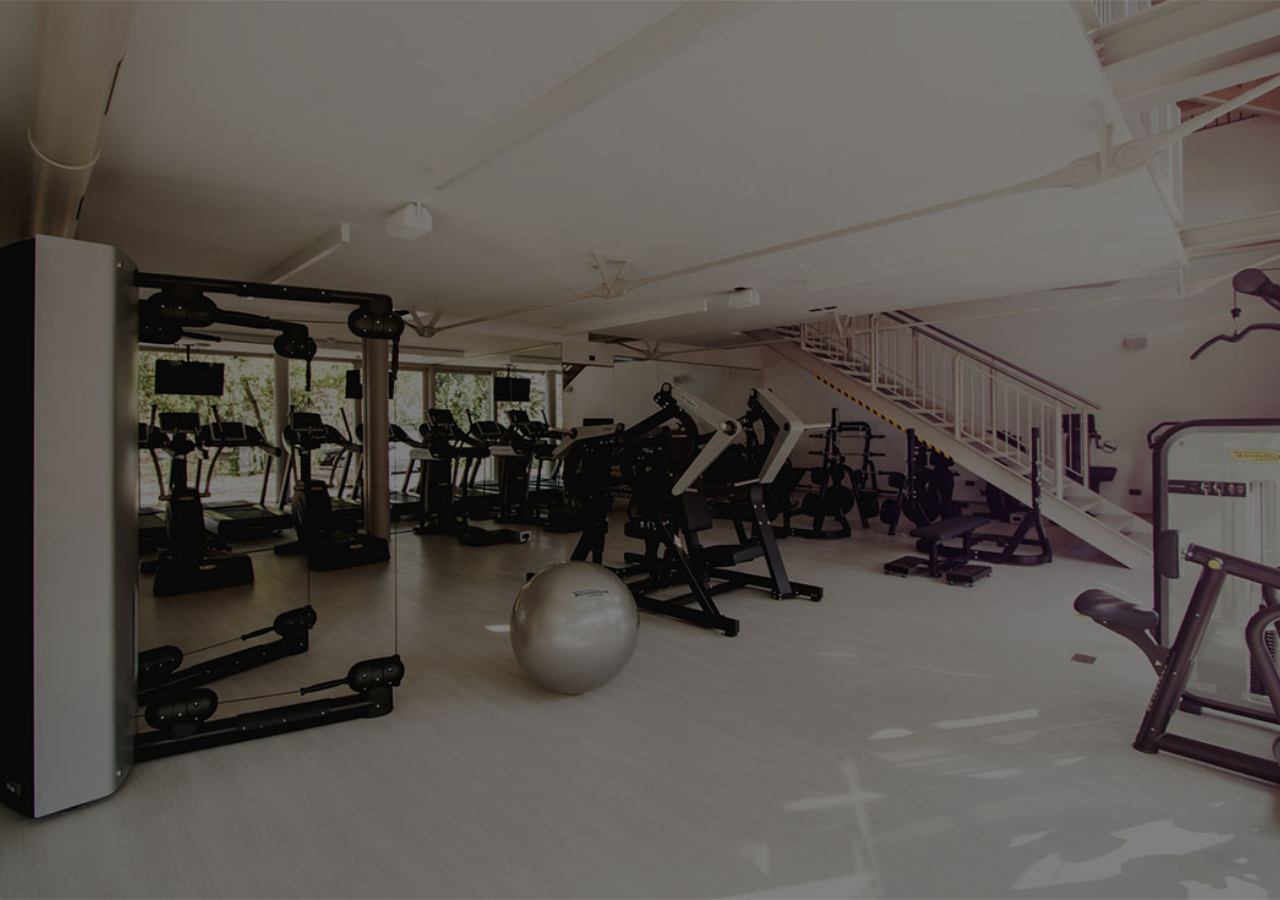
==== commit 890b169f: "add welcome page + animation" ====
--- a/index.html
+++ b/index.html
@@ -5,238 +5,19 @@
 	<meta charset="UTF-8">
 	<meta name="viewport" content="width=device-width, initial-scale=1.0">
 	<meta http-equiv="X-UA-Compatible" content="ie=edge">
-	<link rel="stylesheet" href="css/normalize.8.0.1.min.css">
 	<link rel="stylesheet" href="css/style.min.css">
 	<title>Fitness</title>
 </head>
 
 <body>
-	<div class="wrapper">
-		<header class="header">
-			<div class="container">
-				<span class="logo">Афродита</span>
+	<div class="wrapper intro">
+		<div class="intro__block">
+			<div class="intro__logo">
+				<img src="images/logo_intro.png" alt="Лого Воркадиум">
+			</div>
 
-				<nav class="menu">
-					<ul class="menu__list">
-						<li class="menu__item active">
-							<a href="index.html" class="menu__link menu__link--disp">Главная</a>
-						</li>
-						<li class="menu__item">
-							<a href="comments.html" class="menu__link menu__link--star">Отзывы</a>
-						</li>
-						<li class="menu__item">
-							<a href="services.html" class="menu__link menu__link--service">Услуги</a>
-						</li>
-					</ul>
-				</nav>
-
-				<address class="contacts">
-					<a href="tel:+78000039210" class="contacts__phone">8 (800) 00-392-10</a>
-					<span class="contacts__timework">График работы</span>
-					<div class="contacts__popup">
-						<div class="contacts__popup-days">пн-вс: 09:00-20:00</div>
-						<div class="contacts__popup-dinner">обед: 14:00-14:30</div>
-					</div><!-- .contacts__popup -->
-				</address><!-- .contacts -->
-			</div><!-- .container -->
-		</header>
-
-		<main class="center">
-			<div class="container">
-				<div class="banner"></div>
-			</div><!-- .container -->
-
-			<section class="features">
-				<div class="container">
-					<h1 class="section-title section-title--center">Особенности</h1>
-
-					<ul class="features__list">
-						<li class="features__item">
-							<div class="features__img">
-								<img src="images/flower.png" alt="flower">
-							</div>
-							<h3 class="features__head">Уникальность</h3>
-							<p class="features__subs">
-								Мы делаем все для Вашего комфорта
-							</p>
-							<ul class="features__sublist">
-								<li class="features__plus">Питание включено</li>
-								<li class="features__plus">Багаж (5 кг)</li>
-								<li class="features__plus">Душ/баня</li>
-							</ul>
-						</li>
-
-						<li class="features__item">
-							<div class="features__img">
-								<img src="images/star.png" alt="star">
-							</div>
-							<h3 class="features__head">премиум-класс</h3>
-							<p class="features__subs">
-								Наш зал оборудован тренажёрами A-класса
-							</p>
-							<ul class="features__sublist">
-								<li class="features__plus">Качество</li>
-								<li class="features__plus">Продуктивность</li>
-								<li class="features__plus">Результат</li>
-							</ul>
-						</li>
-
-						<li class="features__item">
-							<div class="features__img">
-								<img src="images/palette.png" alt="palette">
-							</div>
-							<h3 class="features__head">личный тренер</h3>
-							<p class="features__subs">
-								Тренер сделает всё для вашего результата
-							</p>
-							<ul class="features__sublist">
-								<li class="features__plus">Программа</li>
-								<li class="features__plus">Питание</li>
-								<li class="features__plus">План тренеровок</li>
-							</ul>
-						</li>
-					</ul>
-				</div>
-			</section><!-- .features -->
-
-			<div class="container">
-				<section class="news">
-					<h2 class="section-title">Последние новости</h2>
-
-					<div class="news__block">
-						<div class="news__article">
-							<ul class="review">
-								<li class="review__item">
-									<div class="review__img">
-										<img src="images/avatar1.jpg" alt="Black hole">
-									</div>
-									<div class="review__block">
-										<time datetime="2016-10-12" class="review__date">12.10.2016</time>
-										<h3 class="review__title">Похудение с помощью бодибилдинга!</h3>
-										<p class="review__text">
-											Вдыхание одного литра кислорода эквивалентно «сжиганию» 5 калорий, однако в минуту при самом
-											высоком темпе движений атлет способен вдохнуть не более 3-4 литров кислорода. Это крайне важно для
-											каждого начинающего атлета.
-										</p>
-									</div><!-- .review__block -->
-								</li>
-
-								<li class="review__item">
-									<div class="review__img">
-										<img src="images/avatar2.jpg" alt="Friends">
-									</div>
-									<div class="review__block">
-										<time datetime="2016-02-01" class="review__date">01.02.2016</time>
-										<h3 class="review__title">Заражай друзей, получай призы!</h3>
-										<p class="review__text">
-											Дополнительно для Вас: пользование сауной и предоставление средств личной гигиены, пользование
-											баром, таблица замеров, дружеская атмосфера и постоянная поддержка. Мы запотимся о вашем комфорте
-											и предлагаем испытать это уже сегодня!
-										</p>
-									</div><!-- .review__block -->
-								</li>
-
-								<li class="review__item">
-									<div class="review__img">
-										<img src="images/avatar3.jpg" alt="New workplace">
-									</div>
-									<div class="review__block">
-										<time datetime="2015-12-22" class="review__date">22.12.2015</time>
-										<h3 class="review__title">Фрилансер? Выпрями спину!</h3>
-										<p class="review__text">
-											Создайте рабочее место под себя. Вот этот инструмент поможет определить, что подходит именно вам и
-											вашему организму. Используйте специальную подставку для ноутбука, если вы проводите за ним больше
-											2 часов. Настройте высоту и яркость монитора!
-										</p>
-									</div><!-- .review__block -->
-								</li>
-							</ul><!-- .review -->
-						</div><!-- .news__article -->
-
-						<aside class="news-top">
-							<h3 class="news-top__title">
-								Топ новостей
-								<span class="news-top__month">за сентябрь</span>
-							</h3>
-
-							<ul class="news-top__list">
-								<li class="news-top__item">
-									<a href="#" class="news-top__link">
-										<img src="images/news-top1.jpg" alt="Fitness man" class="news-top__img">
-									</a>
-								</li>
-								<li class="news-top__item">
-									<a href="#" class="news-top__link">
-										<img src="images/news-top2.jpg" alt="Food" class="news-top__img">
-									</a>
-								</li>
-								<li class="news-top__item">
-									<a href="#" class="news-top__link">
-										<img src="images/news-top3.jpg" alt="Dumbbells" class="news-top__img">
-									</a>
-								</li>
-							</ul>
-						</aside>
-					</div><!-- .news__block -->
-
-					<div class="pagination">
-						<span class="pagination__text">Страница 1 из 7</span>
-						<div class="pagination__navbar">
-							<a href="#" class="pagination__control disabled">&lsaquo;</a>
-							<ul class="pagination__list">
-								<li class="pagination__item active"><span class="pagination__link">1</span></li>
-								<li class="pagination__item"><a href="#" class="pagination__link">2</a></li>
-								<li class="pagination__item"><a href="#" class="pagination__link">3</a></li>
-								<li class="pagination__item"><a href="#" class="pagination__link">4</a></li>
-								<li class="pagination__item"><a href="#" class="pagination__link">5</a></li>
-								<li class="pagination__item"><a href="#" class="pagination__link">6</a></li>
-								<li class="pagination__item"><a href="#" class="pagination__link">7</a></li>
-							</ul>
-							<a href="#" class="pagination__control">&rsaquo;</a>
-						</div><!-- .pagination__navbar -->
-					</div><!-- .pagination -->
-
-				</section><!-- .news -->
-			</div><!-- .container -->
-		</main><!-- .center -->
-
-		<footer class="footer">
-			<div class="container">
-				<div class="info">
-					<p class="info__text">
-						Сделано с любовью и старанием на курсе «HTML + CSS» в
-						<a href="https://loftschool.com/" class="info__link info__link--school">LoftSchool</a>
-						<br>
-						Автор работы:
-						<a href="https://vk.com/d.toropin" target="_blank" class="info__link">Торопин Денис</a>
-					</p>
-				</div><!-- .info -->
-
-				<span class="logo">Афродита</span>
-
-				<div class="social">
-					<h3 class="social__title">Наши социальные сети</h3>
-
-					<ul class="social__list">
-						<li class="social__item">
-							<a href="#" class="social__link social__link--vk"></a>
-						</li>
-						<li class="social__item">
-							<a href="#" class="social__link social__link--fb"></a>
-						</li>
-						<li class="social__item">
-							<a href="#" class="social__link social__link--gplus"></a>
-						</li>
-						<li class="social__item">
-							<a href="#" class="social__link social__link--tw"></a>
-						</li>
-						<li class="social__item">
-							<a href="#" class="social__link social__link--email"></a>
-						</li>
-					</ul>
-				</div><!-- .social -->
-			</div><!-- .container -->
-		</footer>
+			<a href="main.html" class="intro__link">Перейти на сайт</a>
+		</div><!-- .intro__block -->
 	</div><!-- .wrapper -->
 </body>
 
--- a/css/style.min.css
+++ b/css/style.min.css
@@ -1 +1 @@
-@font-face{font-family:'GoraFree';src:url('../fonts/GoraFree-Regular.woff2') format('woff2'),url('../fonts/GoraFree-Regular.woff') format('woff');font-weight:normal;font-style:normal}@font-face{font-family:'Roboto';src:url('../fonts/Roboto-Bold.woff2') format('woff2'),url('../fonts/Roboto-Bold.woff') format('woff');font-weight:bold;font-style:normal}@font-face{font-family:'OpenSans';src:url('../fonts/OpenSans-Light.woff2') format('woff2'),url('../fonts/OpenSans-Light.woff') format('woff');font-weight:300;font-style:normal}@font-face{font-family:'OpenSans';src:url('../fonts/OpenSans-Bold.woff2') format('woff2'),url('../fonts/OpenSans-Bold.woff') format('woff');font-weight:bold;font-style:normal}@font-face{font-family:'OpenSans';src:url('../fonts/OpenSans-ExtraBold.woff2') format('woff2'),url('../fonts/OpenSans-ExtraBold.woff') format('woff');font-weight:800;font-style:normal}@font-face{font-family:'OpenSans';src:url('../fonts/OpenSans-Regular.woff2') format('woff2'),url('../fonts/OpenSans-Regular.woff') format('woff');font-weight:normal;font-style:normal}@font-face{font-family:'Roboto';src:url('../fonts/Roboto-Light.woff2') format('woff2'),url('../fonts/Roboto-Light.woff') format('woff');font-weight:300;font-style:normal}ul{padding:0;margin:0}ul li{list-style-type:none}p,h1,h2,h3,h4{margin:0;padding:0}a{color:inherit;outline:none;text-decoration:none}body{font-family:'OpenSans',sans-serif;font-size:14px;color:#221f1f}.wrapper{min-width:1100px}.container{padding-left:20px;padding-right:20px;max-width:1060px;margin:0 auto}.container--block{box-sizing:border-box;padding:0 110px 50px}.container-form{max-width:560px;padding:50px 70px;margin:0 auto;background:#f3f3f3;box-sizing:border-box}.header,.features,.footer,.sentence{background:#131415;color:#fff}.header{padding-top:20px;padding-bottom:15px;margin-bottom:80px}.header>.container,.footer>.container{display:-webkit-box;display:flex;-webkit-box-pack:justify;justify-content:space-between;-webkit-box-align:center;align-items:center}.banner{height:486px;background:url(../images/banner.jpg) no-repeat center;margin-bottom:60px}.section-title{font-size:3.5em;font-weight:700;text-transform:uppercase;margin-bottom:45px}.section-title--center{text-align:center}.section-title--form{text-transform:none}.news{padding:65px 0}.news__block{display:-webkit-box;display:flex}.news__article{width:83.02%;margin-right:25px}.feedback{margin-bottom:50px}.footer{padding:15px 0}.iconsheet,.menu__link,.social__link{background-image:url(../images/spritesheet.png);background-repeat:no-repeat}.logo{color:#f89513;font-family:'GoraFree',serif;font-size:1.286em;text-transform:uppercase}.menu__list{display:-webkit-box;display:flex;-webkit-box-pack:justify;justify-content:space-between;font-size:.8571em;font-weight:700;letter-spacing:.7px;text-transform:uppercase}.menu__item{margin-left:25px}.menu__item:first-child{margin-left:0}.menu__item.active>.menu__link{pointer-events:none}.menu__link{display:block;padding:10px 10px 10px 40px}.menu__link--disp{background-position:-10px -1px}.menu__link--star{background-position:-10px -230px}.menu__link--service{background-position:-10px -160px}.menu__item.active>.menu__link,.menu__link:hover{color:#f89513}.menu__item.active>.menu__link--disp,.menu__link--disp:hover{background-position:-10px -35px}.menu__item.active>.menu__link--star,.menu__link--star:hover{background-position:-10px -268px}.menu__item.active>.menu__link--service,.menu__link--service:hover{background-position:-10px -194px}.contacts{font-style:normal;text-align:right;position:relative}.contacts__phone{display:block;font-size:1.5em;font-weight:700;margin-bottom:5px}.contacts__timework{opacity:.7;font-weight:700;color:#f89513;border-bottom:1px solid #f89513;-webkit-transition:.2s all linear;transition:.2s all linear;cursor:pointer}.contacts__timework:hover{color:#fff;border-bottom:1px solid #fff}.contacts__timework:hover+.contacts__popup{display:block}.contacts__popup{display:none;position:absolute;top:65px;left:28px;padding:15px 10px;border-radius:3px;box-shadow:2.5px 4.3px 5px rgba(0,0,0,0.2);text-align:left}.contacts__popup-days{color:#f89513;font-weight:700;margin-bottom:10px;white-space:nowrap}.contacts__popup-dinner{color:#221f1f}.contacts__popup::before{content:'';display:inline-block;position:absolute;top:-13px;right:0;width:0;height:0;border-style:solid;border-width:0 13px 14px 13px;border-radius:4px;border-color:transparent transparent #ffffff transparent}.features{padding-top:60px;padding-bottom:80px}.features__list{display:-webkit-box;display:flex;justify-content:space-around}.features__item{max-width:206px;padding:0 20px}.features__img{width:68px;height:68px;border-radius:50%;margin:0 auto;margin-bottom:35px;background:#f89513;display:-webkit-box;display:flex;-webkit-box-pack:center;justify-content:center;-webkit-box-align:center;align-items:center}.features__head{font-size:.7857em;font-weight:700;text-transform:uppercase;text-align:center;letter-spacing:3px;margin-bottom:30px}.features__subs,.features__plus{font-size:1.286em;margin-bottom:18px}.features__subs{text-align:center;line-height:1.5}.features__plus::before{content:"\2022";color:#fff;margin-right:30px}.review__item{margin-bottom:60px;display:-webkit-box;display:flex;-webkit-box-pack:justify;justify-content:space-between}.review__img{width:160px;height:160px;border-radius:50%;margin-right:18px;overflow:hidden;background:url(../images/comment0.jpg) center}.review__img>img{display:block;width:100%;height:auto}.review__block{width:79.55%;font-family:'Roboto',sans-serif}.review__date{display:block;color:#656464;margin-bottom:15px}.review__title,.review__text{color:#221f1f;font-size:1.286em}.review__title{font-weight:700;margin-bottom:20px}.review__text{font-weight:300;line-height:1.714}.news-top{width:15.09%}.news-top__title{color:#221f1f;font-size:.8571em;letter-spacing:3px;text-transform:uppercase;margin-bottom:20px}.news-top__month{display:block;color:#656464;margin-top:10px}.news-top__item{margin-bottom:20px}.news-top__img{display:block;width:100%;height:auto;opacity:.8;-webkit-transition:.25s opacity linear;transition:.25s opacity linear}.news-top__link:hover>.news-top__img{opacity:1}.pagination{text-align:center;width:380px;margin:0 auto;font-family:'Roboto',sans-serif;display:-webkit-box;display:flex;-webkit-box-pack:justify;justify-content:space-between}.pagination__text{color:#656464;font-weight:300;padding:9px 5px}.pagination__navbar{color:#221f1f}.pagination__list,.pagination__item{display:inline-block}.pagination__control,.pagination__link{font-weight:700}.pagination__control{font-size:1.571em;padding:5px 10px}.pagination__control.disabled{opacity:.3;pointer-events:none}.pagination__item{font-size:1em}.pagination__item.active{background-color:#27273e;border-radius:3px;color:#f89513}.pagination__item.active>.pagination__link{pointer-events:none}.pagination__link{display:block;padding:3px 8px}.pagination__link:hover{color:#f89513}.info{color:#fff;font-weight:300}.info__text{width:245px;line-height:1.3}.info__link{font-weight:700;-webkit-transition:.2s all linear;transition:.2s all linear}.info__link:hover{color:#f89513}.info__link--school{border-bottom:1px solid rgba(255,255,255,0.3)}.info__link--school:hover{border-bottom:1px solid rgba(248,149,19,0.3)}.social__title{margin-bottom:7px}.social__item{display:inline-block;margin-right:13px;background:#ffffff;border-radius:50%;-webkit-transition:.2s all linear;transition:.2s all linear}.social__item:hover{background:#f89513}.social__link{display:block;width:20px;height:20px}.social__link--vk{background-position:-7px -335px}.social__link--fb{background-position:-3px -104px}.social__link--gplus{background-position:-7px -134px}.social__link--tw{background-position:-5px -307px}.social__link--email{background-position:-6px -72px}.breadcrumbs{display:-webkit-box;display:flex;font-style:italic;opacity:.8;margin-bottom:25px}.breadcrumbs__item::after{content:'/';margin-right:5px}.breadcrumbs__item:last-child::after{content:''}.breadcrumbs__link{color:#f89513;border-bottom:1px solid #f89513}.sentence{font-size:1.286em;color:#fff;margin-bottom:55px}.sentence .container{background:url(../images/discount_bg.jpg) repeat}.sentence__text{width:650px;margin:0 auto;font-weight:300;line-height:1.8;padding:20px 0}.sentence__discount{color:#f89513;font-weight:700}.sentence__discount:hover{border-bottom:1px dashed #f89513}.feedback-form__row{display:-webkit-box;display:flex;-webkit-box-pack:justify;justify-content:space-between;-webkit-box-align:end;align-items:flex-end;margin-bottom:20px}.feedback-form__item{display:block;-webkit-box-flex:1;flex:1;margin-right:20px}.feedback-form__item:last-child{margin-right:0}.feedback-form__head{display:block;margin-bottom:10px}.feedback-form__input{width:100%;outline:none;background-color:white;border:1px solid transparent;border-radius:3px;box-sizing:border-box;padding:10px}.feedback-form__input::-webkit-input-placeholder{opacity:.5}.feedback-form__input:-ms-input-placeholder{opacity:.5}.feedback-form__input::placeholder{opacity:.5}.feedback-form__input--textarea{resize:none;height:90px}.feedback-form__input:focus{border:1px solid #f89513}.feedback-form__radio-block{display:-webkit-box;display:flex}.feedback-form__radio-item{width:55px;margin-right:15px;display:-webkit-box;display:flex;justify-content:space-around;-webkit-box-align:center;align-items:center}.feedback-form__radio-input{position:absolute;z-index:-1;opacity:0}.feedback-form__radio-input:checked+.feedback-form__radio-custom{border:1px solid #f89513}.feedback-form__radio-input:checked+.feedback-form__radio-custom>.feedback-form__radio-center{background:#f89513}.feedback-form__radio-custom{position:relative;width:18px;height:18px;border-radius:50%;border:1px solid #c9c9c9}.feedback-form__radio-custom>.feedback-form__radio-center{position:absolute;top:5px;left:5px;display:block;width:8px;height:8px;border-radius:50%}.feedback-form__btn{padding:16px 21px;background-color:#131415;border-radius:3px;color:#fff;outline:none;border:none;cursor:pointer;font-size:.8571em;font-weight:700;letter-spacing:2px;text-transform:uppercase;-webkit-transition:.15s background-color linear;transition:.15s background-color linear}.feedback-form__btn:hover{background-color:#f89513}.feedback-form__btn:active{box-shadow:inset 0 0 5px #5e5e5e}.services{margin-bottom:25px}.services__block{display:-webkit-box;display:flex;flex-wrap:wrap;-webkit-box-pack:justify;justify-content:space-between}.services__item{width:261px;margin-bottom:45px}.services__img{position:relative;width:252px;height:155px;border-radius:3px;margin-bottom:25px;overflow:hidden}.services__img>img{width:100%}.services__overlay{display:-webkit-box;display:flex;-webkit-box-pack:center;justify-content:center;-webkit-box-align:center;align-items:center;padding:10px;position:absolute;top:0;bottom:0;left:0;right:0;border-radius:3px;background-color:rgba(0,0,0,0.52);color:#fff;-webkit-transition:.25s opacity linear;transition:.25s opacity linear}.services__overlay:hover{opacity:0}.services__title{font-size:1.714em;font-weight:700;text-transform:uppercase;line-height:1.4em;color:#fff}.services__vip{display:block;color:#ec1e79}.services__head{font-size:1.286em;font-weight:700;margin-bottom:20px}.services__text{line-height:1.4em}.partners__list{display:-webkit-box;display:flex;flex-wrap:wrap;-webkit-box-align:center;align-items:center}.partners__item{margin-bottom:50px;width:280px;text-align:center}.partners__link{-webkit-filter:grayscale(1);filter:grayscale(1);-webkit-transition:.25s all linear;transition:.25s all linear}.partners__link:hover{-webkit-filter:grayscale(0);filter:grayscale(0)}+@import 'normalize.8.0.1.min.css';@font-face{font-family:'GoraFree';src:url('../fonts/GoraFree-Regular.woff2') format('woff2'),url('../fonts/GoraFree-Regular.woff') format('woff');font-weight:normal;font-style:normal}@font-face{font-family:'Roboto';src:url('../fonts/Roboto-Bold.woff2') format('woff2'),url('../fonts/Roboto-Bold.woff') format('woff');font-weight:bold;font-style:normal}@font-face{font-family:'OpenSans';src:url('../fonts/OpenSans-Light.woff2') format('woff2'),url('../fonts/OpenSans-Light.woff') format('woff');font-weight:300;font-style:normal}@font-face{font-family:'OpenSans';src:url('../fonts/OpenSans-Bold.woff2') format('woff2'),url('../fonts/OpenSans-Bold.woff') format('woff');font-weight:bold;font-style:normal}@font-face{font-family:'OpenSans';src:url('../fonts/OpenSans-ExtraBold.woff2') format('woff2'),url('../fonts/OpenSans-ExtraBold.woff') format('woff');font-weight:800;font-style:normal}@font-face{font-family:'OpenSans';src:url('../fonts/OpenSans-Regular.woff2') format('woff2'),url('../fonts/OpenSans-Regular.woff') format('woff');font-weight:normal;font-style:normal}@font-face{font-family:'Roboto';src:url('../fonts/Roboto-Light.woff2') format('woff2'),url('../fonts/Roboto-Light.woff') format('woff');font-weight:300;font-style:normal}ul{padding:0;margin:0}ul li{list-style-type:none}p,h1,h2,h3,h4{margin:0;padding:0}a{color:inherit;outline:none;text-decoration:none}html,body{height:100%}body{font-family:'OpenSans',sans-serif;font-size:14px;color:#221f1f}.wrapper{min-width:1100px;height:100%;display:-webkit-box;display:flex;-webkit-box-orient:vertical;-webkit-box-direction:normal;flex-direction:column}.container{padding-left:20px;padding-right:20px;max-width:1060px;margin:0 auto}.container--block{box-sizing:border-box;padding:0 110px 50px}.container-form{max-width:560px;padding:50px 70px;margin:0 auto;background:#f3f3f3;box-sizing:border-box}.header,.features,.footer{background:#131415;color:#fff}.header{padding-top:20px;padding-bottom:15px;margin-bottom:80px}.header>.container,.footer>.container{display:-webkit-box;display:flex;-webkit-box-pack:justify;justify-content:space-between;-webkit-box-align:center;align-items:center}.banner{height:486px;background:url(../images/banner.jpg) no-repeat center;margin-bottom:60px}.section-title{font-size:3.5em;font-weight:700;text-transform:uppercase;margin-bottom:45px}.section-title--center{text-align:center}.section-title--form{text-transform:none}.news{padding:65px 0}.news__block{display:-webkit-box;display:flex}.news__article{width:83.02%;margin-right:25px}.feedback{margin-bottom:50px}.footer{margin-top:auto;padding:15px 0}.iconsheet,.menu__link,.social__link{background-image:url(../images/spritesheet.png);background-repeat:no-repeat}.intro{min-width:0;-webkit-box-pack:center;justify-content:center;-webkit-box-align:center;align-items:center;background:url(../images/intro_bg.jpg) center;background-size:cover}.intro__block{position:relative;text-align:center;opacity:0;-webkit-animation:intro .6s 1s ease-in;animation:intro .6s 1s ease-in;-webkit-animation-fill-mode:forwards;animation-fill-mode:forwards}.intro__logo{margin-bottom:30px}.intro__logo>img{display:block;width:100%;height:auto}.intro__link{display:block;padding:13px 20px;border:3px solid #f89513;background-color:#f89513;border-radius:3px;color:#fff;font-size:.8571em;letter-spacing:1px;font-weight:700;text-transform:uppercase;-webkit-transition:.25s all linear;transition:.25s all linear}.intro__link:hover{border:3px solid #131415;background-color:#131415;color:#fff}@-webkit-keyframes intro{0%{opacity:.3;-webkit-transform:scale(.5);transform:scale(.5)}25%{opacity:.7;-webkit-transform:scale(1.02);transform:scale(1.02)}50%{-webkit-transform:scale(.95);transform:scale(.95)}75%{-webkit-transform:scale(1.015);transform:scale(1.015)}100%{opacity:1;-webkit-transform:scale(1);transform:scale(1)}}@keyframes intro{0%{opacity:.3;-webkit-transform:scale(.5);transform:scale(.5)}25%{opacity:.7;-webkit-transform:scale(1.02);transform:scale(1.02)}50%{-webkit-transform:scale(.95);transform:scale(.95)}75%{-webkit-transform:scale(1.015);transform:scale(1.015)}100%{opacity:1;-webkit-transform:scale(1);transform:scale(1)}}.logo{color:#f89513;font-family:'GoraFree',serif;font-size:1.286em;text-transform:uppercase}.menu__list{display:-webkit-box;display:flex;-webkit-box-pack:justify;justify-content:space-between;font-size:.8571em;font-weight:700;letter-spacing:.7px;text-transform:uppercase}.menu__item{margin-left:25px}.menu__item:first-child{margin-left:0}.menu__item.active>.menu__link{pointer-events:none}.menu__link{display:block;padding:10px 10px 10px 40px}.menu__link--disp{background-position:-10px -1px}.menu__link--star{background-position:-10px -230px}.menu__link--service{background-position:-10px -160px}.menu__item.active>.menu__link,.menu__link:hover{color:#f89513}.menu__item.active>.menu__link--disp,.menu__link--disp:hover{background-position:-10px -35px}.menu__item.active>.menu__link--star,.menu__link--star:hover{background-position:-10px -268px}.menu__item.active>.menu__link--service,.menu__link--service:hover{background-position:-10px -194px}.contacts{font-style:normal;text-align:right;position:relative}.contacts__phone{display:block;font-size:1.5em;font-weight:700;margin-bottom:5px}.contacts__timework{opacity:.7;font-weight:700;color:#f89513;border-bottom:1px solid #f89513;-webkit-transition:.2s all linear;transition:.2s all linear;cursor:pointer}.contacts__timework:hover{color:#fff;border-bottom:1px solid #fff}.contacts__timework:hover+.contacts__popup{display:block}.contacts__popup{display:none;position:absolute;top:65px;left:28px;padding:15px 10px;border-radius:3px;box-shadow:2.5px 4.3px 5px rgba(0,0,0,0.2);text-align:left}.contacts__popup-days{color:#f89513;font-weight:700;margin-bottom:10px;white-space:nowrap}.contacts__popup-dinner{color:#221f1f}.contacts__popup::before{content:'';display:inline-block;position:absolute;top:-13px;right:0;width:0;height:0;border-style:solid;border-width:0 13px 14px 13px;border-radius:4px;border-color:transparent transparent #ffffff transparent}.features{padding-top:60px;padding-bottom:80px}.features__list{display:-webkit-box;display:flex;justify-content:space-around}.features__item{max-width:206px;padding:0 20px}.features__img{width:68px;height:68px;border-radius:50%;margin:0 auto;margin-bottom:35px;background:#f89513;display:-webkit-box;display:flex;-webkit-box-pack:center;justify-content:center;-webkit-box-align:center;align-items:center}.features__head{font-size:.7857em;font-weight:700;text-transform:uppercase;text-align:center;letter-spacing:3px;margin-bottom:30px}.features__subs,.features__plus{font-size:1.286em;margin-bottom:18px}.features__subs{text-align:center;line-height:1.5}.features__plus::before{content:"\2022";color:#fff;margin-right:30px}.review__item{margin-bottom:60px;display:-webkit-box;display:flex;-webkit-box-pack:justify;justify-content:space-between}.review__img{width:160px;height:160px;border-radius:50%;margin-right:18px;overflow:hidden;background:url(../images/comment0.jpg) center}.review__img>img{display:block;width:100%;height:auto}.review__block{width:79.55%;font-family:'Roboto',sans-serif}.review__date{display:block;color:#656464;margin-bottom:15px}.review__title,.review__text{color:#221f1f;font-size:1.286em}.review__title{font-weight:700;margin-bottom:20px}.review__text{font-weight:300;line-height:1.714}.news-top{width:15.09%}.news-top__title{color:#221f1f;font-size:.8571em;letter-spacing:3px;text-transform:uppercase;margin-bottom:20px}.news-top__month{display:block;color:#656464;margin-top:10px}.news-top__item{margin-bottom:20px}.news-top__img{display:block;width:100%;height:auto;opacity:.8;-webkit-transition:.25s opacity linear;transition:.25s opacity linear}.news-top__link:hover>.news-top__img{opacity:1}.pagination{text-align:center;width:380px;margin:0 auto;font-family:'Roboto',sans-serif;display:-webkit-box;display:flex;-webkit-box-pack:justify;justify-content:space-between}.pagination__text{color:#656464;font-weight:300;padding:9px 5px}.pagination__navbar{color:#221f1f}.pagination__list,.pagination__item{display:inline-block}.pagination__control,.pagination__link{font-weight:700}.pagination__control{font-size:1.571em;padding:5px 10px}.pagination__control.disabled{opacity:.3;pointer-events:none}.pagination__item{font-size:1em}.pagination__item.active{background-color:#27273e;border-radius:3px;color:#f89513}.pagination__item.active>.pagination__link{pointer-events:none}.pagination__link{display:block;padding:3px 8px}.pagination__link:hover{color:#f89513}.info{color:#fff;font-weight:300}.info__text{width:245px;line-height:1.3}.info__link{font-weight:700;-webkit-transition:.2s all linear;transition:.2s all linear}.info__link:hover{color:#f89513}.info__link--school{border-bottom:1px solid rgba(255,255,255,0.3)}.info__link--school:hover{border-bottom:1px solid rgba(248,149,19,0.3)}.social__title{margin-bottom:7px}.social__item{display:inline-block;margin-right:13px;background:#ffffff;border-radius:50%;-webkit-transition:.2s all linear;transition:.2s all linear}.social__item:hover{background:#f89513}.social__link{display:block;width:20px;height:20px}.social__link--vk{background-position:-7px -335px}.social__link--fb{background-position:-3px -104px}.social__link--gplus{background-position:-7px -134px}.social__link--tw{background-position:-5px -307px}.social__link--email{background-position:-6px -72px}.breadcrumbs{display:-webkit-box;display:flex;font-style:italic;opacity:.8;margin-bottom:25px}.breadcrumbs__item::after{content:'/';margin-right:5px}.breadcrumbs__item:last-child::after{content:''}.breadcrumbs__link{color:#f89513;border-bottom:1px solid #f89513}.sentence{font-size:1.286em;color:#fff;margin-bottom:55px;background:url(../images/discount_bg.jpg) repeat;padding:20px 0}.sentence__container{width:650px;margin:0 auto}.sentence__text{font-weight:300;line-height:1.8}.sentence__discount{color:#f89513;font-weight:700}.sentence__discount:hover{border-bottom:1px dashed #f89513}.feedback-form__row{display:-webkit-box;display:flex;-webkit-box-pack:justify;justify-content:space-between;-webkit-box-align:end;align-items:flex-end;margin-bottom:20px}.feedback-form__item{display:block;-webkit-box-flex:1;flex:1;margin-right:20px}.feedback-form__item:last-child{margin-right:0}.feedback-form__head{display:block;margin-bottom:10px}.feedback-form__input{width:100%;outline:none;background-color:white;border:1px solid transparent;border-radius:3px;box-sizing:border-box;padding:10px}.feedback-form__input::-webkit-input-placeholder{opacity:.5}.feedback-form__input:-ms-input-placeholder{opacity:.5}.feedback-form__input::placeholder{opacity:.5}.feedback-form__input--textarea{resize:none;height:90px}.feedback-form__input:focus{border:1px solid #f89513}.feedback-form__radio-block{display:-webkit-box;display:flex}.feedback-form__radio-item{width:55px;margin-right:15px;display:-webkit-box;display:flex;justify-content:space-around;-webkit-box-align:center;align-items:center}.feedback-form__radio-input{position:absolute;z-index:-1;opacity:0}.feedback-form__radio-input:checked+.feedback-form__radio-custom{border:1px solid #f89513}.feedback-form__radio-input:checked+.feedback-form__radio-custom>.feedback-form__radio-center{background:#f89513}.feedback-form__radio-custom{position:relative;width:18px;height:18px;border-radius:50%;border:1px solid #c9c9c9}.feedback-form__radio-custom>.feedback-form__radio-center{position:absolute;top:5px;left:5px;display:block;width:8px;height:8px;border-radius:50%}.feedback-form__btn{padding:16px 21px;background-color:#131415;border-radius:3px;color:#fff;outline:none;border:none;cursor:pointer;font-size:.8571em;font-weight:700;letter-spacing:2px;text-transform:uppercase;-webkit-transition:.15s background-color linear;transition:.15s background-color linear}.feedback-form__btn:hover{background-color:#f89513}.feedback-form__btn:active{box-shadow:inset 0 0 5px #5e5e5e}.services{margin-bottom:25px}.services__block{display:-webkit-box;display:flex;flex-wrap:wrap;-webkit-box-pack:justify;justify-content:space-between}.services__item{width:261px;margin-bottom:45px}.services__img{position:relative;width:252px;height:155px;border-radius:3px;margin-bottom:25px;overflow:hidden}.services__img>img{width:100%}.services__overlay{display:-webkit-box;display:flex;-webkit-box-pack:center;justify-content:center;-webkit-box-align:center;align-items:center;padding:10px;position:absolute;top:0;bottom:0;left:0;right:0;border-radius:3px;background-color:rgba(0,0,0,0.52);color:#fff;-webkit-transition:.25s opacity linear;transition:.25s opacity linear}.services__overlay:hover{opacity:0}.services__title{font-size:1.714em;font-weight:700;text-transform:uppercase;line-height:1.4em;color:#fff}.services__vip{display:block;color:#ec1e79}.services__head{font-size:1.286em;font-weight:700;margin-bottom:20px}.services__text{line-height:1.4em}.partners__list{display:-webkit-box;display:flex;flex-wrap:wrap;-webkit-box-align:center;align-items:center}.partners__item{margin-bottom:50px;width:280px;text-align:center}.partners__link{-webkit-filter:grayscale(1);filter:grayscale(1);-webkit-transition:.25s all linear;transition:.25s all linear}.partners__link:hover{-webkit-filter:grayscale(0);filter:grayscale(0)}